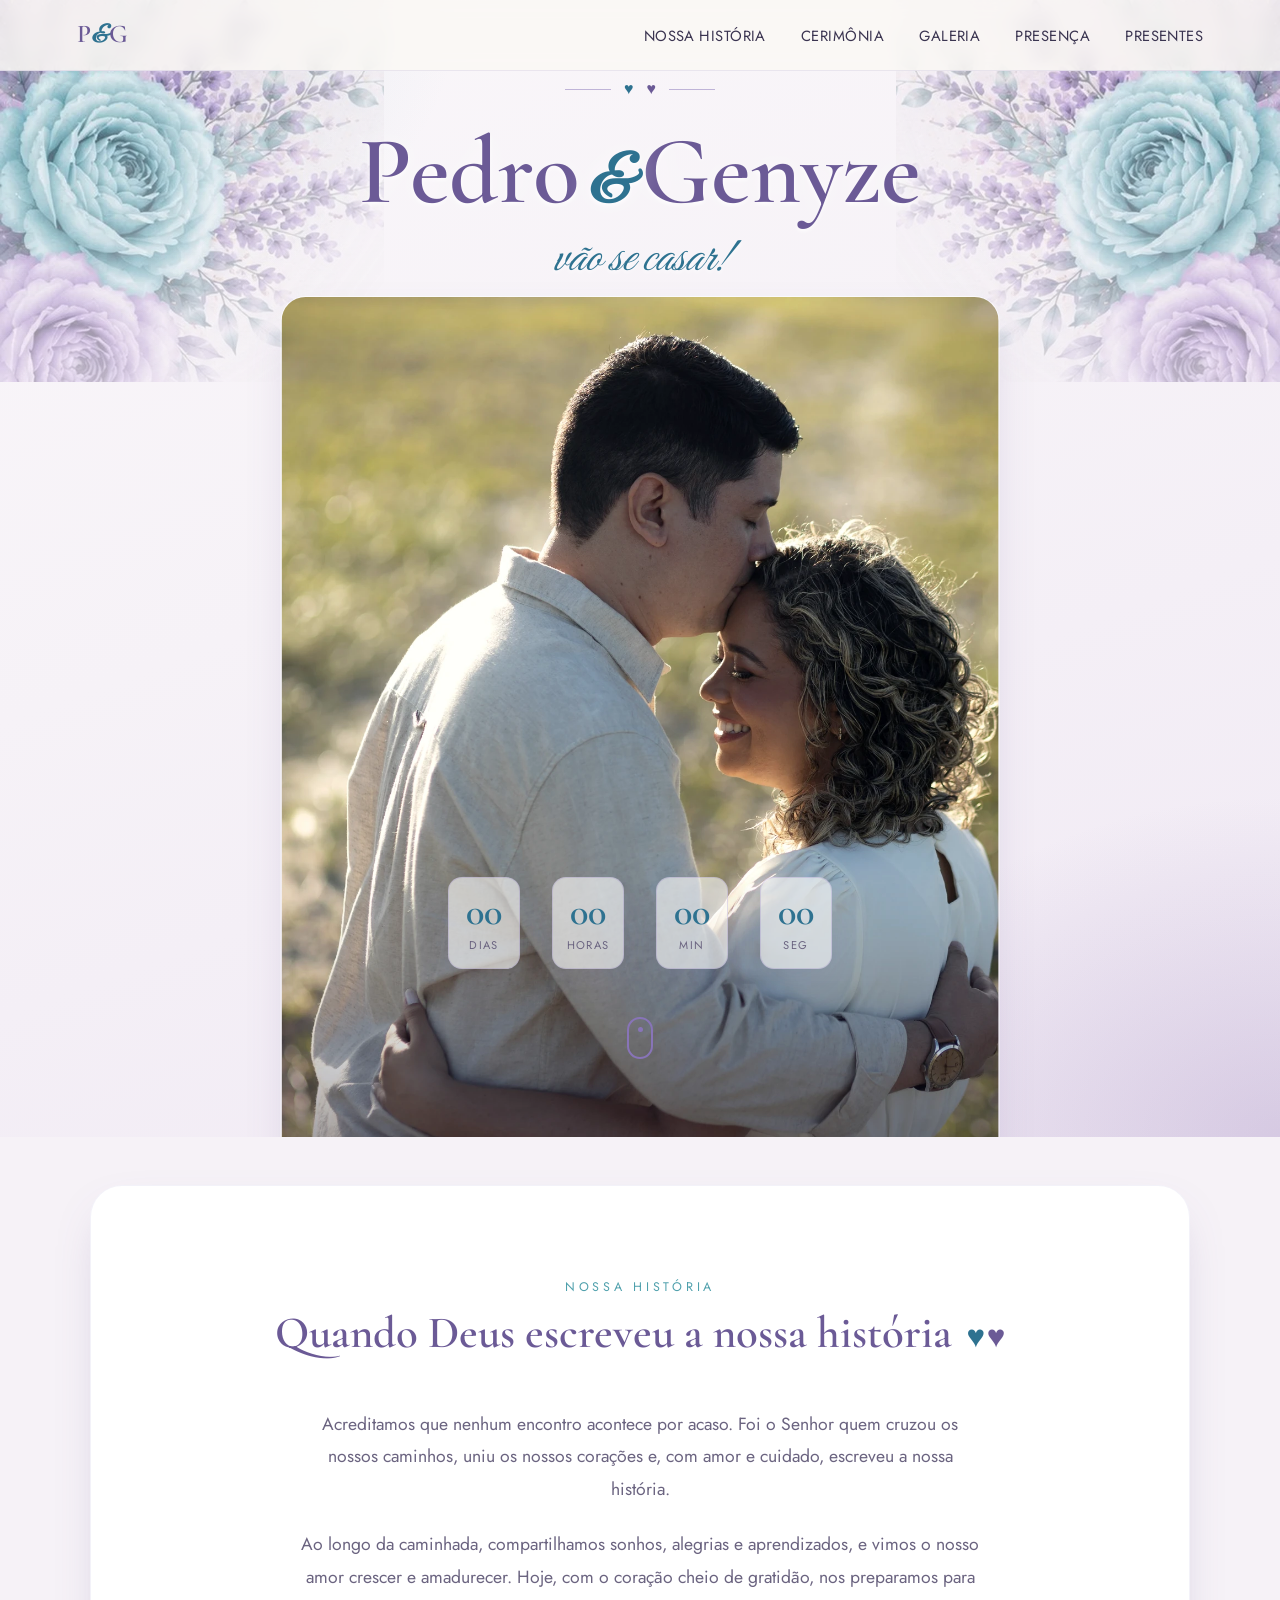
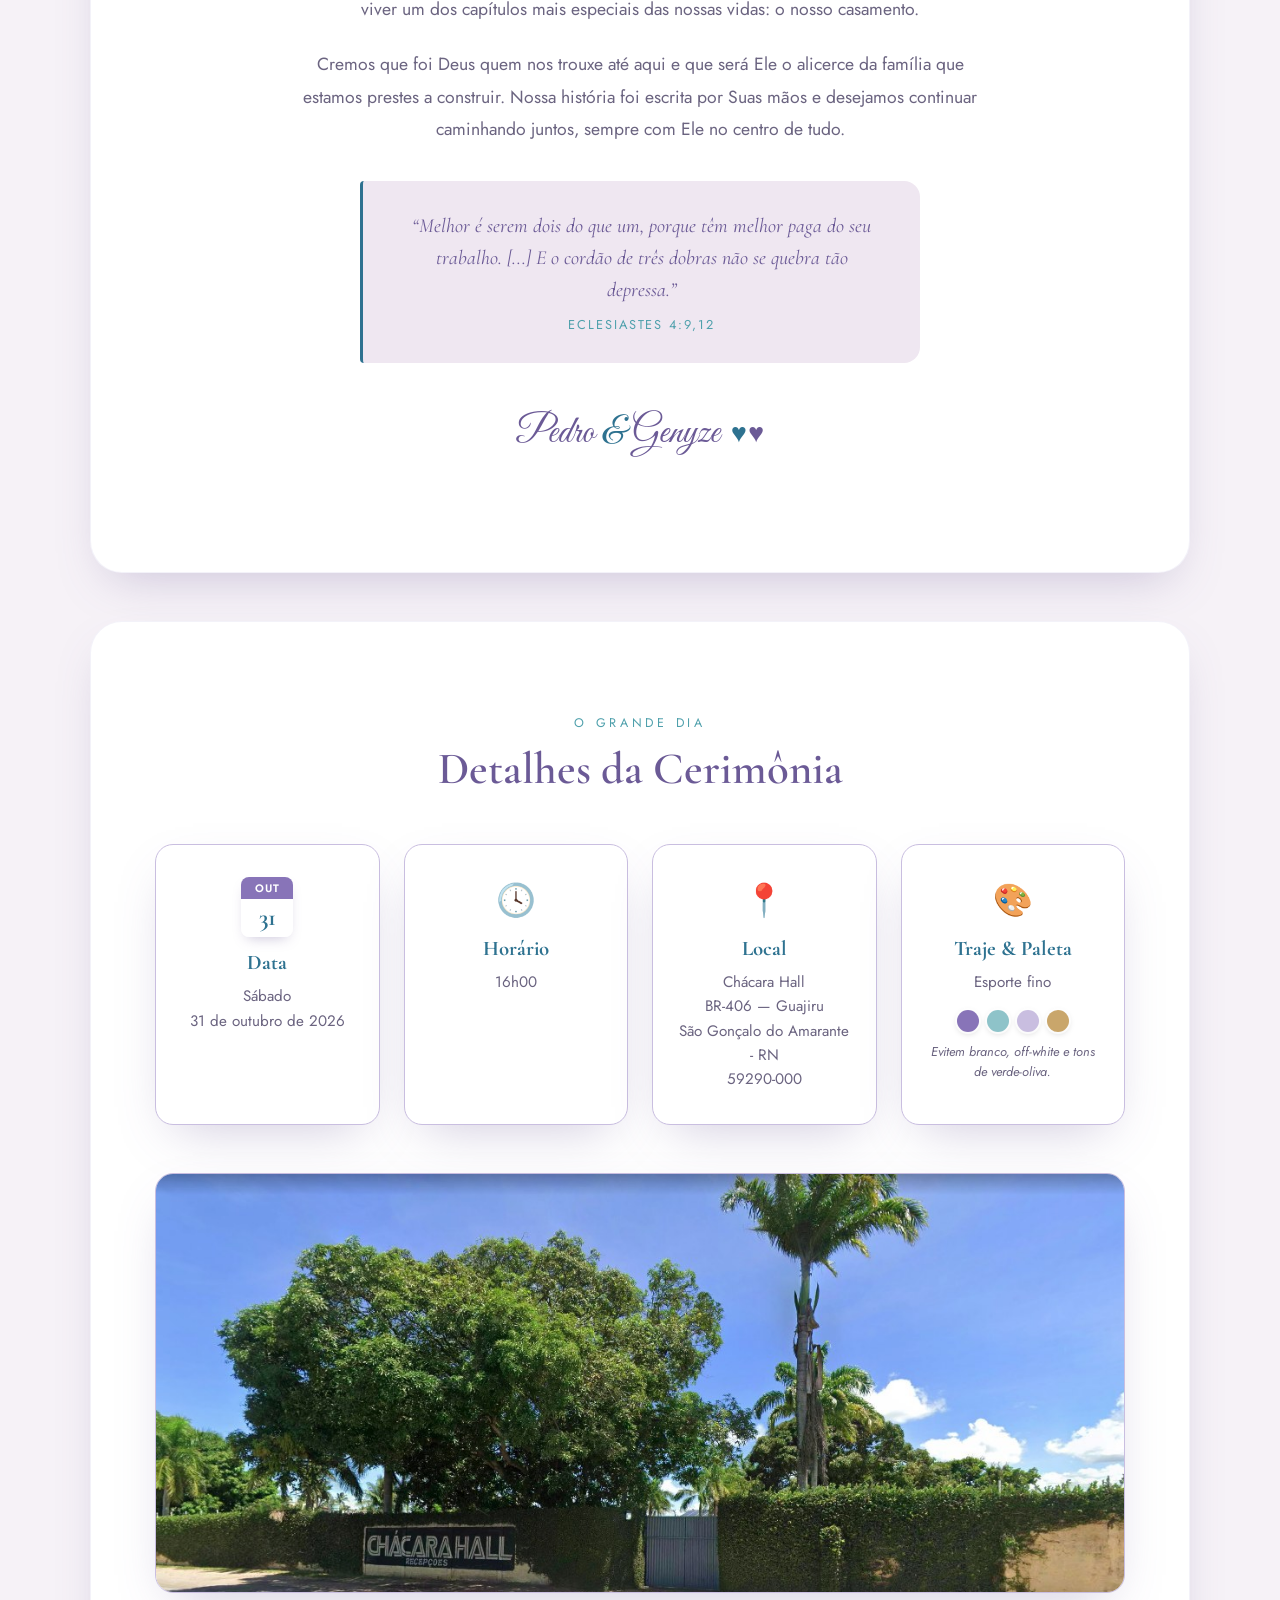
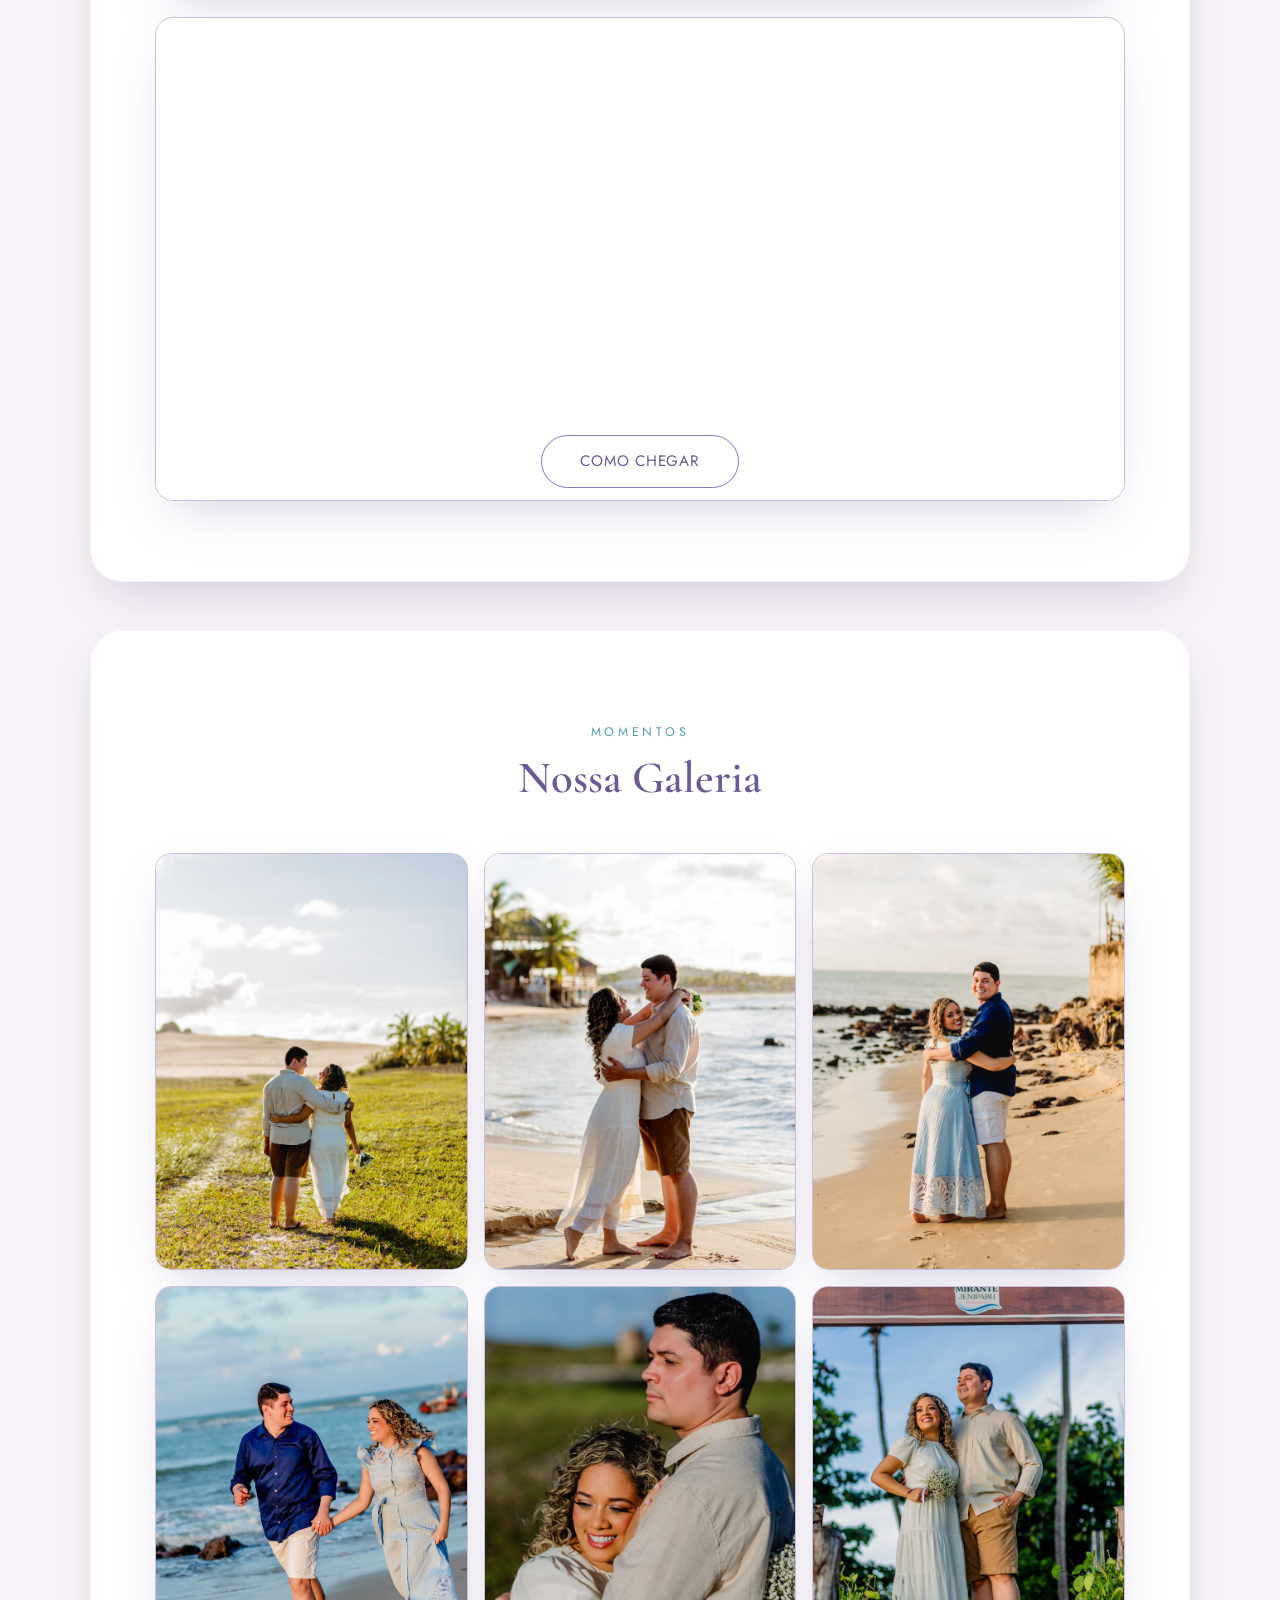
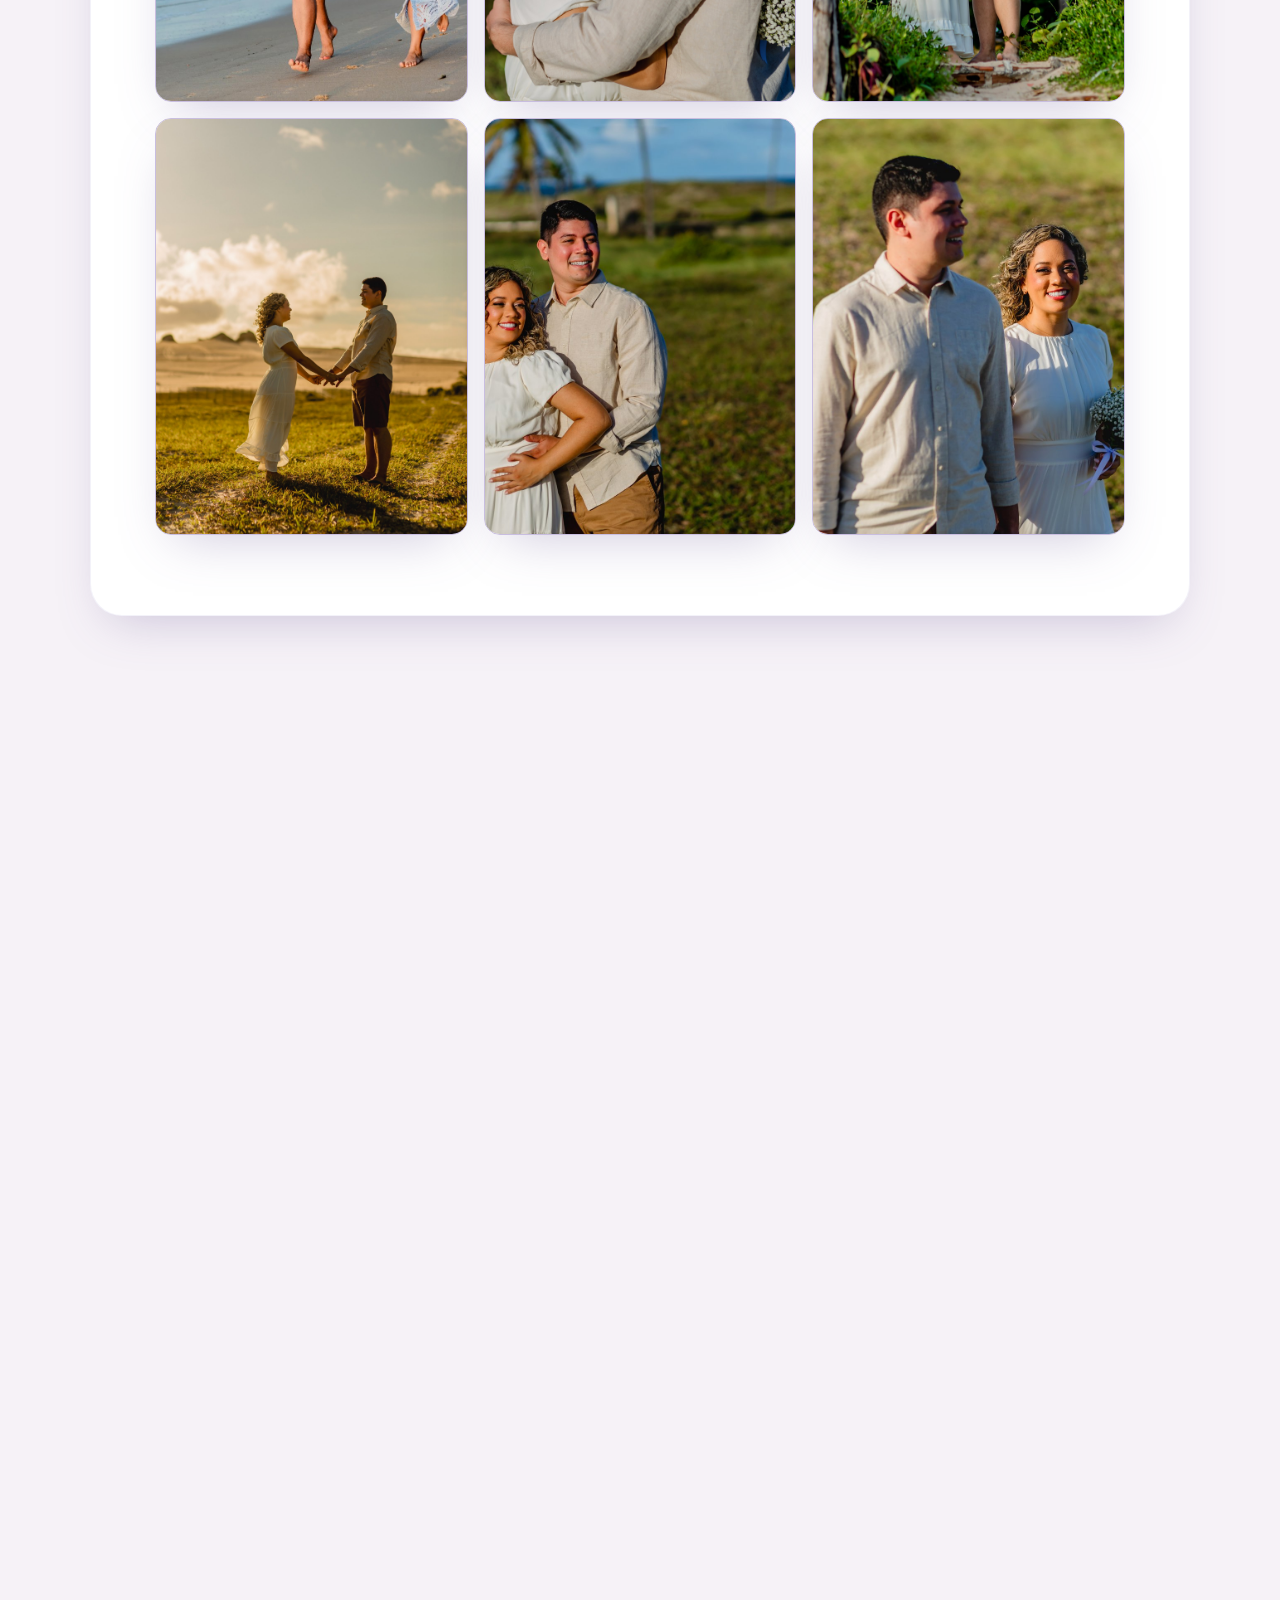
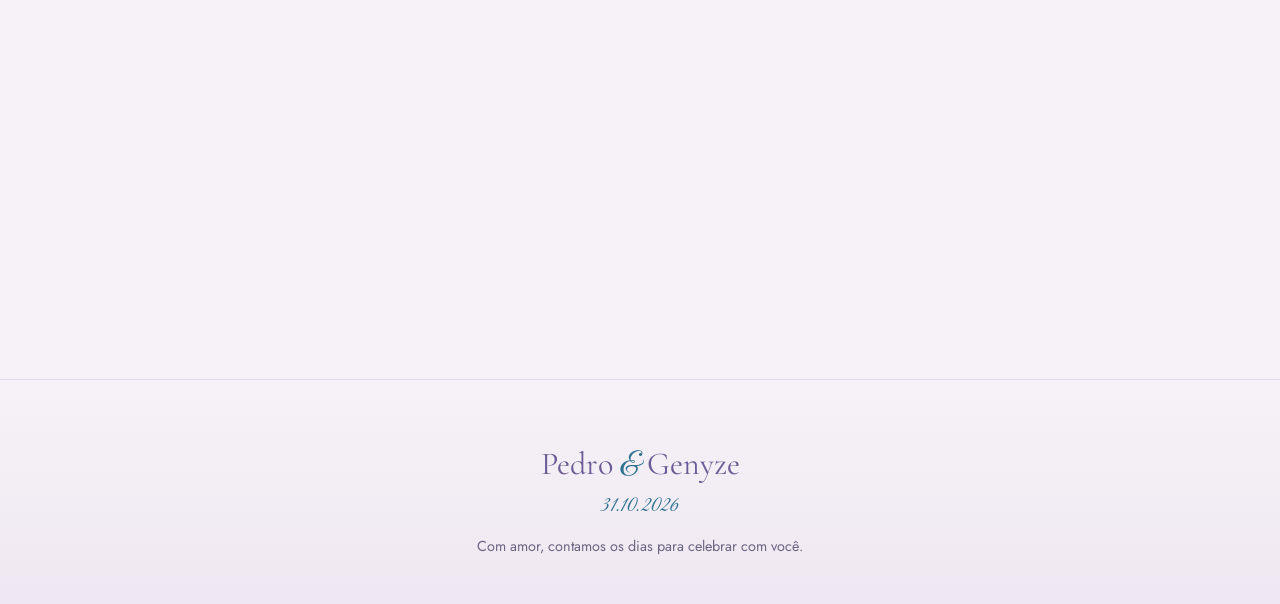
==== index.html @ 89dd89cf "Importa o site de casamento de Pedro e Genyze Copia o conteúdo completo do repositório pedro048/pedr" ====
<!doctype html>
<html lang="pt-BR">
<head>
<meta charset="UTF-8" />
<meta name="viewport" content="width=device-width, initial-scale=1.0" />
<title>Pedro & Genyze | 31.10.2026</title>
<meta name="description" content="Salve a data! Pedro e Genyze vão se casar em 31 de outubro de 2026, na Chácara Hall, São Gonçalo do Amarante - RN." />

<meta property="og:title" content="Pedro & Genyze | Nosso Casamento" />
<meta property="og:description" content="31 de outubro de 2026 · Chácara Hall · São Gonçalo do Amarante - RN" />
<meta property="og:image" content="assets/img/salve-a-data.jpg" />
<meta property="og:type" content="website" />

<link rel="icon" href="data:image/svg+xml,<svg xmlns=%22http://www.w3.org/2000/svg%22 viewBox=%220 0 200 100%22><text x=%220%22 y=%22.9em%22 font-size=%2280%22>💙💜</text></svg>" />

<link rel="preconnect" href="https://fonts.googleapis.com" />
<link rel="preconnect" href="https://fonts.gstatic.com" crossorigin />
<link href="https://fonts.googleapis.com/css2?family=Cormorant+Garamond:wght@400;500;600;700&family=Great+Vibes&family=Jost:wght@300;400;500;600&display=swap" rel="stylesheet" />

<link rel="stylesheet" href="assets/css/style.css" />
</head>
<body>

<div class="petals" aria-hidden="true"></div>

<nav class="site-nav" id="siteNav">
  <a href="#topo" class="nav-brand">P<span class="amp">&</span>G</a>
  <button class="nav-toggle" id="navToggle" aria-label="Abrir menu" aria-expanded="false">
    <span></span><span></span><span></span>
  </button>
  <ul class="nav-links" id="navLinks">
    <li><a href="#historia">Nossa História</a></li>
    <li><a href="#cerimonia">Cerimônia</a></li>
    <li><a href="#galeria">Galeria</a></li>
    <li><a href="#presenca">Presença</a></li>
    <li><a href="#presentes">Presentes</a></li>
  </ul>
</nav>

<header id="topo" class="hero">
  <img class="hero-deco hero-deco-tl" src="assets/img/deco/flowers-tl.webp" alt="" aria-hidden="true" />
  <img class="hero-deco hero-deco-tr" src="assets/img/deco/flowers-tl.webp" alt="" aria-hidden="true" />
  <img class="hero-photo" src="assets/img/deco/hero-photo.webp" alt="" aria-hidden="true" />

  <div class="hero-content">
    <div class="heart-divider" aria-hidden="true"><span></span><span class="heart-blue">♥</span><span class="heart-purple">♥</span><span></span></div>

    <h1 class="hero-names"><span>Pedro</span><span class="amp-big">&amp;</span><span>Genyze</span></h1>
    <p class="hero-sub">vão se casar!</p>

    <div class="countdown" id="countdown" aria-live="polite">
      <div class="countdown-item"><span class="num" id="cd-dias">00</span><span class="label">dias</span></div>
      <div class="countdown-item"><span class="num" id="cd-horas">00</span><span class="label">horas</span></div>
      <div class="countdown-item"><span class="num" id="cd-min">00</span><span class="label">min</span></div>
      <div class="countdown-item"><span class="num" id="cd-seg">00</span><span class="label">seg</span></div>
    </div>

    <a href="#historia" class="scroll-cue" aria-label="Rolar para baixo">
      <span></span>
    </a>
  </div>
</header>

<main>

  <section id="historia" class="section story">
    <p class="section-eyebrow">Nossa História</p>
    <h2 class="section-title">Quando Deus escreveu a nossa história <span class="heart-blue-mark" aria-hidden="true">♥</span><span class="heart-purple-mark" aria-hidden="true">♥</span></h2>
    <div class="story-content">
      <p>
        Acreditamos que nenhum encontro acontece por acaso. Foi o Senhor quem cruzou os nossos
        caminhos, uniu os nossos corações e, com amor e cuidado, escreveu a nossa história.
      </p>
      <p>
        Ao longo da caminhada, compartilhamos sonhos, alegrias e aprendizados, e vimos o nosso
        amor crescer e amadurecer. Hoje, com o coração cheio de gratidão, nos preparamos para
        viver um dos capítulos mais especiais das nossas vidas: o nosso casamento.
      </p>
      <p>
        Cremos que foi Deus quem nos trouxe até aqui e que será Ele o alicerce da família que
        estamos prestes a construir. Nossa história foi escrita por Suas mãos e desejamos
        continuar caminhando juntos, sempre com Ele no centro de tudo.
      </p>
      <blockquote class="story-verse">
        <p>“Melhor é serem dois do que um, porque têm melhor paga do seu trabalho. [...] E o
        cordão de três dobras não se quebra tão depressa.”</p>
        <cite>Eclesiastes 4:9,12</cite>
      </blockquote>
      <p class="story-signoff">Pedro <span class="signoff-amp">&amp;</span> Genyze <span class="heart-blue-mark" aria-hidden="true">♥</span><span class="heart-purple-mark" aria-hidden="true">♥</span></p>
    </div>
  </section>

  <section id="cerimonia" class="section ceremony">
    <p class="section-eyebrow">O grande dia</p>
    <h2 class="section-title">Detalhes da Cerimônia</h2>

    <div class="ceremony-grid">
      <div class="ceremony-card">
        <div class="calendar-icon" aria-hidden="true">
          <span class="calendar-month">Out</span>
          <span class="calendar-day">31</span>
        </div>
        <h3>Data</h3>
        <p>Sábado<br />31 de outubro de 2026</p>
      </div>
      <div class="ceremony-card">
        <div class="ceremony-icon" aria-hidden="true">🕓</div>
        <h3>Horário</h3>
        <p>16h00</p>
      </div>
      <div class="ceremony-card">
        <div class="ceremony-icon" aria-hidden="true">📍</div>
        <h3>Local</h3>
        <p>Chácara Hall<br />BR-406 — Guajiru<br />São Gonçalo do Amarante - RN<br />59290-000</p>
      </div>
      <div class="ceremony-card">
        <div class="ceremony-icon" aria-hidden="true">🎨</div>
        <h3>Traje &amp; Paleta</h3>
        <p>Esporte fino</p>
        <div class="palette-swatches" aria-label="Paleta de cores sugerida">
          <span style="background:#8874B8" title="Lilás"></span>
          <span style="background:#8EC3C9" title="Turquesa"></span>
          <span style="background:#C9BEE0" title="Lavanda"></span>
          <span style="background:#C9A66B" title="Dourado"></span>
        </div>
        <p class="palette-note">Evitem branco, off-white e tons de verde-oliva.</p>
      </div>
    </div>

    <div class="venue-photo">
      <img src="assets/img/chacara-hall.jpg" alt="Fachada da Chácara Hall" loading="lazy" />
    </div>

    <div class="map-wrap">
      <iframe
        title="Mapa da Chácara Hall"
        src="https://www.google.com/maps?q=Ch%C3%A1cara+Hall,+BR-406,+Guajiru,+S%C3%A3o+Gon%C3%A7alo+do+Amarante+-+RN,+59290-000&output=embed"
        width="100%" height="380" style="border:0;" allowfullscreen="" loading="lazy"
        referrerpolicy="no-referrer-when-downgrade">
      </iframe>
      <a class="btn btn-outline" target="_blank" rel="noopener"
         href="https://www.google.com/maps/search/?api=1&query=Ch%C3%A1cara+Hall+BR-406+Guajiru+S%C3%A3o+Gon%C3%A7alo+do+Amarante+RN">
        Como chegar
      </a>
    </div>
  </section>

  <section id="galeria" class="section gallery">
    <p class="section-eyebrow">Momentos</p>
    <h2 class="section-title">Nossa Galeria</h2>
    <div class="gallery-grid">
      <div class="gallery-item"><img src="assets/img/gallery/EWER9632.jpg" alt="Pedro e Genyze - pre-wedding" loading="lazy" /></div>
      <div class="gallery-item"><img src="assets/img/gallery/EWER9809.jpg" alt="Pedro e Genyze - pre-wedding" loading="lazy" /></div>
      <div class="gallery-item"><img src="assets/img/gallery/EWER9864.jpg" alt="Pedro e Genyze - pre-wedding" loading="lazy" /></div>
      <div class="gallery-item"><img src="assets/img/gallery/EWER9967.jpg" alt="Pedro e Genyze - pre-wedding" loading="lazy" /></div>
      <div class="gallery-item"><img src="assets/img/gallery/EWER9698.jpg" alt="Pedro e Genyze - pre-wedding" loading="lazy" /></div>
      <div class="gallery-item"><img src="assets/img/gallery/EWER9755.jpg" alt="Pedro e Genyze - pre-wedding" loading="lazy" /></div>
      <div class="gallery-item"><img src="assets/img/gallery/EWER9713.jpg" alt="Pedro e Genyze - pre-wedding" loading="lazy" /></div>
      <div class="gallery-item"><img src="assets/img/gallery/EWER9740.jpg" alt="Pedro e Genyze - pre-wedding" loading="lazy" /></div>
      <div class="gallery-item"><img src="assets/img/gallery/EWER9628.jpg" alt="Pedro e Genyze - pre-wedding" loading="lazy" /></div>
    </div>
  </section>

  <section id="presenca" class="section rsvp">
    <p class="section-eyebrow">Confirmação</p>
    <h2 class="section-title">Confirme sua presença</h2>
    <p class="rsvp-text">
      Sua presença é o maior presente que podemos receber. Por favor, confirme até
      <strong>30 de setembro de 2026</strong> para que possamos organizar tudo com carinho.
    </p>
    <a class="btn btn-primary"
       href="https://docs.google.com/forms/d/e/1FAIpQLSflG9prfBtHy8UAKalmPWoYHJ-UBOYDe054MBYlsuwzOIbxqg/viewform"
       target="_blank" rel="noopener">
      Confirmar presença
    </a>
  </section>

  <section id="presentes" class="section gifts">
    <p class="section-eyebrow">Carinho</p>
    <h2 class="section-title">Lista de Presentes</h2>
    <p class="gifts-text">
      Nós já dividimos a vida — e o maior presente é celebrar esse novo capítulo ao lado de
      quem amamos. Preparamos uma lista de casamento e também deixamos nossa chave Pix à
      disposição.
    </p>

    <div class="gift-options">
      <div class="gift-card">
        <div class="gift-card-icon" aria-hidden="true">🎁</div>
        <p class="gift-card-label">Lista de Casamento</p>
        <a class="btn btn-primary"
           href="https://noivos.casar.com/pedro-e-genyze#presentes"
           target="_blank" rel="noopener">
          Ver lista de presentes
        </a>
      </div>

      <div class="gift-card">
        <div class="gift-card-icon" aria-hidden="true">💜</div>
        <p class="gift-card-label">Chave Pix</p>
        <p class="pix-key" id="pixKey">genyzegabrielle@gmail.com</p>
        <p class="pix-name" id="pixName">Genyze Gabrielle da Silva Galvão</p>
        <button class="btn btn-outline" id="copyPix" type="button">Copiar chave</button>
      </div>
    </div>
  </section>

</main>

<div class="lightbox" id="lightbox" aria-hidden="true">
  <button class="lightbox-close" id="lightboxClose" aria-label="Fechar">&times;</button>
  <button class="lightbox-nav lightbox-prev" id="lightboxPrev" aria-label="Foto anterior">&#8249;</button>
  <img class="lightbox-img" id="lightboxImg" src="" alt="" />
  <button class="lightbox-nav lightbox-next" id="lightboxNext" aria-label="Próxima foto">&#8250;</button>
</div>

<footer class="site-footer">
  <p class="footer-names">Pedro <span class="amp">&amp;</span> Genyze</p>
  <p class="footer-date">31.10.2026</p>
  <p class="footer-note">Com amor, contamos os dias para celebrar com você.</p>
</footer>

<script src="assets/js/main.js"></script>
</body>
</html>
---- assets/css/style.css ----
:root {
  /* Paleta extraída do convite "Salve a Data" */
  --purple-deep: #6B5A96;
  --purple: #8874B8;
  --purple-light: #C9BEE0;
  --petal-purple: #8B6FB0;
  --teal-deep: #2E7290;
  --teal: #4FA0AC;
  --teal-light: #8EC3C9;
  --gold: #C9A66B;
  --cream: #F6F2F7;
  --cream-2: #EFE7F1;
  --text: #3A3450;
  --text-soft: #6B6480;
  --white: #ffffff;

  --font-display: "Cormorant Garamond", serif;
  --font-script: "Great Vibes", cursive;
  --font-body: "Jost", sans-serif;

  --shadow-soft: 0 20px 50px -20px rgba(107, 90, 150, 0.35);
}

* { box-sizing: border-box; }

html { scroll-behavior: smooth; }

body {
  margin: 0;
  font-family: var(--font-body);
  color: var(--text);
  background: var(--cream);
  overflow-x: hidden;
}

img { max-width: 100%; display: block; }

.amp, .amp-big { font-family: var(--font-script); color: var(--gold); }

.heart-blue-mark, .heart-purple-mark {
  font-family: var(--font-body);
  font-size: 0.7em;
  margin-left: 0.15em;
  display: inline-block;
}
.heart-blue-mark { color: var(--teal-deep); }
.heart-purple-mark { color: var(--purple-deep); margin-left: 0.05em; }
.nav-brand .amp { color: var(--teal-deep); }

/* ---------- Nav ---------- */
.site-nav {
  position: fixed;
  top: 0; left: 0; right: 0;
  display: flex;
  align-items: center;
  justify-content: space-between;
  padding: 18px 6vw;
  z-index: 100;
  background: rgba(251, 248, 245, 0.85);
  backdrop-filter: blur(8px);
  border-bottom: 1px solid rgba(142, 124, 195, 0.15);
}

.nav-brand {
  font-family: var(--font-display);
  font-size: 1.6rem;
  font-weight: 600;
  color: var(--purple-deep);
  text-decoration: none;
  letter-spacing: 0.05em;
}

.nav-links {
  list-style: none;
  display: flex;
  gap: 2.2rem;
  margin: 0;
  padding: 0;
}

.nav-links a {
  text-decoration: none;
  color: var(--text);
  font-size: 0.92rem;
  letter-spacing: 0.03em;
  text-transform: uppercase;
  transition: color 0.25s;
}

.nav-links a:hover { color: var(--purple-deep); }

.nav-toggle {
  display: none;
  flex-direction: column;
  gap: 5px;
  background: none;
  border: none;
  cursor: pointer;
  padding: 6px;
}
.nav-toggle span {
  width: 24px; height: 2px;
  background: var(--teal-deep);
  border-radius: 2px;
}

/* ---------- Hero ---------- */
.hero {
  min-height: 100vh;
  display: flex;
  align-items: flex-start;
  justify-content: center;
  text-align: center;
  padding: 9vh 6vw 8vh;
  position: relative;
  overflow: hidden;
  background:
    radial-gradient(ellipse 60% 50% at 0% 0%, rgba(142, 195, 201, 0.30), transparent 60%),
    radial-gradient(ellipse 60% 50% at 100% 100%, rgba(139, 111, 176, 0.26), transparent 60%),
    linear-gradient(160deg, #FAF7FA 0%, var(--cream) 45%, #F0E9F4 100%);
}

.hero-deco {
  position: absolute;
  width: clamp(220px, 30vw, 420px);
  height: auto;
  pointer-events: none;
  z-index: 0;
  opacity: 0.92;
}
.hero-deco-tl { top: 0; left: 0; }
.hero-deco-tr { top: 0; right: 0; transform: scaleX(-1); }

.hero-photo {
  position: absolute;
  top: clamp(230px, 33vh, 340px);
  left: 50%;
  transform: translateX(-50%);
  width: clamp(440px, 56vw, 760px);
  height: auto;
  z-index: 0;
  pointer-events: none;
  border-radius: 24px;
  box-shadow: 0 0 0 1px rgba(255,255,255,0.7), var(--shadow-soft);
}

.hero-content { max-width: 720px; position: relative; z-index: 1; }

.heart-divider {
  display: flex;
  align-items: center;
  justify-content: center;
  gap: 0.8rem;
  color: var(--purple-deep);
  font-size: 0.9rem;
  margin: 0 auto 1.4rem;
}
.heart-divider .heart-purple,
.heart-divider .heart-blue {
  width: auto;
  height: auto;
  background: none;
  opacity: 1;
  font-size: 1rem;
  line-height: 1;
}
.heart-divider .heart-purple { color: var(--purple-deep); }
.heart-divider .heart-blue { color: var(--teal-deep); }

.heart-divider span {
  width: 46px;
  height: 1px;
  background: var(--purple);
  opacity: 0.5;
}

.hero-names {
  font-family: var(--font-display);
  font-weight: 600;
  font-size: clamp(3rem, 9vw, 6rem);
  color: var(--purple-deep);
  margin: 0;
  line-height: 1.1;
  text-shadow: 0 2px 4px rgba(255,255,255,0.9), 0 0 30px rgba(255,255,255,0.7);
}

.hero-names .amp-big {
  font-size: 0.7em;
  margin: 0 0.15em;
  display: inline-block;
  color: var(--teal-deep);
  transform: translateY(-0.03em);
}

.hero-sub {
  font-family: var(--font-script);
  font-size: clamp(2rem, 5vw, 3rem);
  color: var(--teal-deep);
  font-style: italic;
  margin: 0.2rem 0 2rem;
  text-shadow: 0 2px 4px rgba(255,255,255,0.9), 0 0 30px rgba(255,255,255,0.7);
}

.countdown {
  display: flex;
  justify-content: center;
  gap: clamp(0.8rem, 3vw, 2rem);
  margin-top: clamp(6rem, 46vw, 41rem);
  margin-bottom: 3rem;
}

.countdown-item {
  background: rgba(255,255,255,0.6);
  border: 1px solid rgba(142, 124, 195, 0.25);
  border-radius: 14px;
  min-width: 72px;
  padding: 0.9rem 0.6rem;
  box-shadow: var(--shadow-soft);
}

.countdown-item .num {
  display: block;
  font-family: var(--font-display);
  font-size: clamp(1.6rem, 4vw, 2.4rem);
  font-weight: 600;
  color: var(--teal-deep);
  line-height: 1;
}

.countdown-item .label {
  display: block;
  margin-top: 0.4rem;
  font-size: 0.7rem;
  letter-spacing: 0.12em;
  text-transform: uppercase;
  color: var(--text-soft);
}

.scroll-cue {
  display: inline-block;
  width: 26px; height: 42px;
  border: 2px solid var(--purple);
  border-radius: 20px;
  position: relative;
}
.scroll-cue span {
  position: absolute;
  top: 8px; left: 50%;
  width: 5px; height: 5px;
  margin-left: -2.5px;
  background: var(--purple);
  border-radius: 50%;
  animation: scrollDown 1.6s infinite;
}
@keyframes scrollDown {
  0% { opacity: 1; transform: translateY(0); }
  70% { opacity: 0; transform: translateY(14px); }
  100% { opacity: 0; }
}

/* ---------- Sections ---------- */
main {
  display: block;
  padding: 3rem 6vw;
}

.section {
  padding: 5rem 5vw;
  max-width: 1100px;
  margin: 0 auto 3rem;
  text-align: center;
  background: var(--white);
  border-radius: 32px;
  box-shadow: var(--shadow-soft);
  border: 1px solid rgba(142, 124, 195, 0.10);
}

.section:last-child { margin-bottom: 0; }

.section-eyebrow {
  text-transform: uppercase;
  letter-spacing: 0.3em;
  font-size: 0.78rem;
  color: var(--teal);
  margin-bottom: 0.6rem;
}

.section-title {
  font-family: var(--font-display);
  font-weight: 600;
  font-size: clamp(2rem, 4vw, 2.8rem);
  color: var(--purple-deep);
  margin: 0 0 3rem;
}

/* Story */
.story-content {
  max-width: 680px;
  margin: 0 auto;
}
.story-content p {
  font-size: 1.1rem;
  line-height: 1.85;
  color: var(--text-soft);
  margin-bottom: 1.4rem;
}

.story-verse {
  margin: 2.2rem auto;
  padding: 1.8rem 2.2rem;
  max-width: 560px;
  background: var(--cream-2);
  border-left: 3px solid var(--teal-deep);
  border-radius: 4px 16px 16px 4px;
}
.story-verse p {
  font-family: var(--font-display);
  font-style: italic;
  font-size: 1.25rem;
  line-height: 1.6;
  color: var(--purple-deep);
  margin: 0 0 0.6rem;
}
.story-verse cite {
  display: block;
  font-style: normal;
  font-size: 0.8rem;
  text-transform: uppercase;
  letter-spacing: 0.15em;
  color: var(--teal);
}
.story-content .story-signoff {
  font-family: var(--font-script);
  font-size: 2.4rem;
  color: var(--purple-deep);
  margin-top: 2rem !important;
}
.story-signoff .signoff-amp { color: var(--teal-deep); }

/* Ceremony */
.ceremony-grid {
  display: grid;
  grid-template-columns: repeat(4, 1fr);
  gap: 1.5rem;
  margin-bottom: 3rem;
}

.ceremony-card {
  background: var(--white);
  border-radius: 18px;
  padding: 2rem 1.4rem;
  box-shadow: var(--shadow-soft);
  border: 1.5px solid var(--purple-light);
}

.ceremony-icon { font-size: 2rem; margin-bottom: 0.8rem; }

.calendar-icon {
  display: flex;
  flex-direction: column;
  width: 52px;
  margin: 0 auto 0.8rem;
  border-radius: 8px;
  overflow: hidden;
  box-shadow: 0 6px 14px -6px rgba(107, 90, 150, 0.4);
}
.calendar-month {
  background: var(--purple);
  color: var(--white);
  font-family: var(--font-body);
  font-size: 0.68rem;
  font-weight: 600;
  letter-spacing: 0.08em;
  text-transform: uppercase;
  text-align: center;
  padding: 3px 0;
}
.calendar-day {
  background: var(--white);
  color: var(--teal-deep);
  font-family: var(--font-display);
  font-weight: 700;
  font-size: 1.5rem;
  text-align: center;
  line-height: 1.6;
}

.ceremony-card h3 {
  font-family: var(--font-display);
  color: var(--teal-deep);
  margin: 0 0 0.6rem;
  font-size: 1.3rem;
}

.ceremony-card p {
  color: var(--text-soft);
  font-size: 0.95rem;
  line-height: 1.6;
  margin: 0;
}

.palette-swatches {
  display: flex;
  justify-content: center;
  gap: 0.5rem;
  margin: 1rem 0 0.6rem;
}
.palette-swatches span {
  width: 22px; height: 22px;
  border-radius: 50%;
  display: inline-block;
  box-shadow: 0 0 0 2px rgba(255,255,255,0.8), 0 2px 6px rgba(0,0,0,0.15);
}
.palette-note { font-size: 0.8rem !important; font-style: italic; }

.venue-photo {
  border-radius: 18px;
  overflow: hidden;
  box-shadow: var(--shadow-soft);
  border: 1.5px solid var(--purple-light);
  margin-bottom: 1.5rem;
  max-height: 420px;
}
.venue-photo img {
  width: 100%;
  height: 100%;
  object-fit: cover;
}

.map-wrap {
  border-radius: 18px;
  overflow: hidden;
  box-shadow: var(--shadow-soft);
  border: 1.5px solid var(--purple-light);
  padding: 12px;
  background: var(--white);
}
.map-wrap iframe { border-radius: 12px; }
.map-wrap .btn { margin-top: 1.2rem; }

/* Buttons */
.btn {
  display: inline-block;
  padding: 0.9rem 2.4rem;
  border-radius: 50px;
  text-decoration: none;
  font-size: 0.95rem;
  letter-spacing: 0.05em;
  text-transform: uppercase;
  transition: transform 0.25s, box-shadow 0.25s;
  cursor: pointer;
  border: none;
}
.btn:hover { transform: translateY(-3px); }

.btn-primary {
  background: linear-gradient(135deg, var(--purple), var(--teal));
  color: var(--white);
  box-shadow: 0 15px 30px -10px rgba(142, 124, 195, 0.55);
}

.btn-outline {
  background: transparent;
  color: var(--purple-deep);
  border: 1.5px solid var(--purple);
}
.btn-outline:hover { background: var(--purple); color: var(--white); }

/* Gallery */
.gallery-grid {
  display: grid;
  grid-template-columns: repeat(3, 1fr);
  gap: 1rem;
}
.gallery-item {
  border-radius: 16px;
  overflow: hidden;
  aspect-ratio: 3/4;
  box-shadow: var(--shadow-soft);
  border: 1.5px solid var(--purple-light);
}
.gallery-item img {
  width: 100%; height: 100%;
  object-fit: cover;
  cursor: pointer;
  transition: transform 0.5s ease;
}
.gallery-item:hover img { transform: scale(1.08); }

/* Lightbox */
.lightbox {
  position: fixed;
  inset: 0;
  z-index: 1000;
  display: none;
  align-items: center;
  justify-content: center;
  background: rgba(30, 24, 44, 0.88);
  padding: 4vh 4vw;
}
.lightbox.open { display: flex; }

.lightbox-img {
  max-width: min(88vw, 900px);
  max-height: 88vh;
  border-radius: 16px;
  box-shadow: 0 30px 70px -20px rgba(0, 0, 0, 0.6);
  border: 1.5px solid rgba(255, 255, 255, 0.25);
}

.lightbox-close {
  position: absolute;
  top: 20px;
  right: 24px;
  width: 44px;
  height: 44px;
  border-radius: 50%;
  border: none;
  background: rgba(255, 255, 255, 0.12);
  color: var(--white);
  font-size: 1.8rem;
  line-height: 1;
  cursor: pointer;
  transition: background 0.2s ease;
}
.lightbox-close:hover { background: rgba(255, 255, 255, 0.25); }

.lightbox-nav {
  position: absolute;
  top: 50%;
  transform: translateY(-50%);
  width: 52px;
  height: 52px;
  border-radius: 50%;
  border: none;
  background: rgba(255, 255, 255, 0.12);
  color: var(--white);
  font-size: 2rem;
  line-height: 1;
  cursor: pointer;
  transition: background 0.2s ease;
}
.lightbox-nav:hover { background: rgba(255, 255, 255, 0.25); }
.lightbox-prev { left: 16px; }
.lightbox-next { right: 16px; }

@media (max-width: 700px) {
  .lightbox-nav { width: 42px; height: 42px; font-size: 1.6rem; }
  .lightbox-close { width: 38px; height: 38px; font-size: 1.5rem; top: 12px; right: 12px; }
}

/* RSVP */
.rsvp-text, .gifts-text {
  max-width: 620px;
  margin: 0 auto 2.4rem;
  color: var(--text-soft);
  font-size: 1.05rem;
  line-height: 1.8;
}

/* Gifts */
.gift-options {
  display: grid;
  grid-template-columns: repeat(2, minmax(260px, 340px));
  justify-content: center;
  gap: 1.8rem;
}

.gift-card {
  background: var(--white);
  border-radius: 20px;
  padding: 2.6rem 2.2rem;
  box-shadow: var(--shadow-soft);
  border: 1.5px solid var(--purple-light);
  display: flex;
  flex-direction: column;
  align-items: center;
  transition: transform 0.3s ease, box-shadow 0.3s ease;
}
.gift-card:hover {
  transform: translateY(-4px);
  box-shadow: 0 26px 55px -20px rgba(107, 90, 150, 0.4);
}

.gift-card-icon {
  font-size: 2.1rem;
  margin-bottom: 1rem;
}

.gift-card-label {
  font-family: var(--font-display);
  font-weight: 600;
  font-size: 1.35rem;
  color: var(--purple-deep);
  margin: 0 0 1.8rem;
}

.gift-card-sub {
  text-transform: uppercase;
  letter-spacing: 0.15em;
  font-size: 0.72rem;
  color: var(--teal);
  margin: 0 0 1.6rem;
}

.gift-card .btn { margin-top: auto; }

.pix-key {
  font-family: var(--font-display);
  font-size: 1.5rem;
  font-weight: 600;
  color: var(--purple-deep);
  margin: 0 0 0.3rem;
  word-break: break-all;
  text-align: center;
}
.pix-name {
  color: var(--text-soft);
  font-size: 0.9rem;
  margin: 0 0 1.6rem;
  text-align: center;
}

/* Footer */
.site-footer {
  text-align: center;
  padding: 4rem 6vw 3rem;
  background: linear-gradient(180deg, var(--cream), var(--cream-2));
  border-top: 1px solid rgba(142, 124, 195, 0.15);
}
.footer-names {
  font-family: var(--font-display);
  font-size: 2rem;
  color: var(--purple-deep);
  margin: 0;
}
.footer-names .amp { color: var(--teal-deep); }
.footer-date {
  font-family: var(--font-script);
  font-size: 1.4rem;
  color: var(--teal-deep);
  margin: 0.3rem 0 1rem;
}
.footer-note {
  color: var(--text-soft);
  font-size: 0.9rem;
  margin: 0;
}

/* Petals decoration */
.petals { position: fixed; inset: 0; pointer-events: none; z-index: 0; }

/* Reveal on scroll */
.reveal {
  opacity: 0;
  transform: translateY(24px);
  transition: opacity 0.8s ease, transform 0.8s ease;
}
.reveal.in-view {
  opacity: 1;
  transform: translateY(0);
}

/* ---------- Responsive ---------- */
@media (max-width: 860px) {
  .ceremony-grid { grid-template-columns: repeat(2, 1fr); }
  .gallery-grid { grid-template-columns: repeat(2, 1fr); }
}

@media (max-width: 700px) {
  .nav-links {
    position: fixed;
    top: 64px; left: 0; right: 0;
    flex-direction: column;
    background: var(--cream);
    padding: 1.5rem 6vw;
    gap: 1.2rem;
    transform: translateY(-150%);
    opacity: 0;
    transition: transform 0.3s ease, opacity 0.3s ease;
    border-bottom: 1px solid rgba(142, 124, 195, 0.15);
  }
  .nav-links.open { transform: translateY(0); opacity: 1; }
  .nav-toggle { display: flex; }
  .hero-deco { width: clamp(150px, 45vw, 240px); opacity: 0.8; }
  .hero-photo { width: 92vw; top: 210px; }
  .countdown { margin-top: 23rem; }
  .heart-divider span { width: 26px; }
  .countdown { gap: 0.6rem; }
  .countdown-item { min-width: 58px; padding: 0.6rem 0.4rem; }
  .ceremony-grid { grid-template-columns: 1fr; }
  .gallery-grid { grid-template-columns: repeat(2, 1fr); }
  .gift-options { grid-template-columns: 1fr; }
  .gift-card { padding: 1.8rem 1.6rem; width: 100%; }
  main { padding: 1.5rem 4vw; }
  .section { padding: 3.2rem 6vw; border-radius: 22px; margin-bottom: 1.8rem; }
}
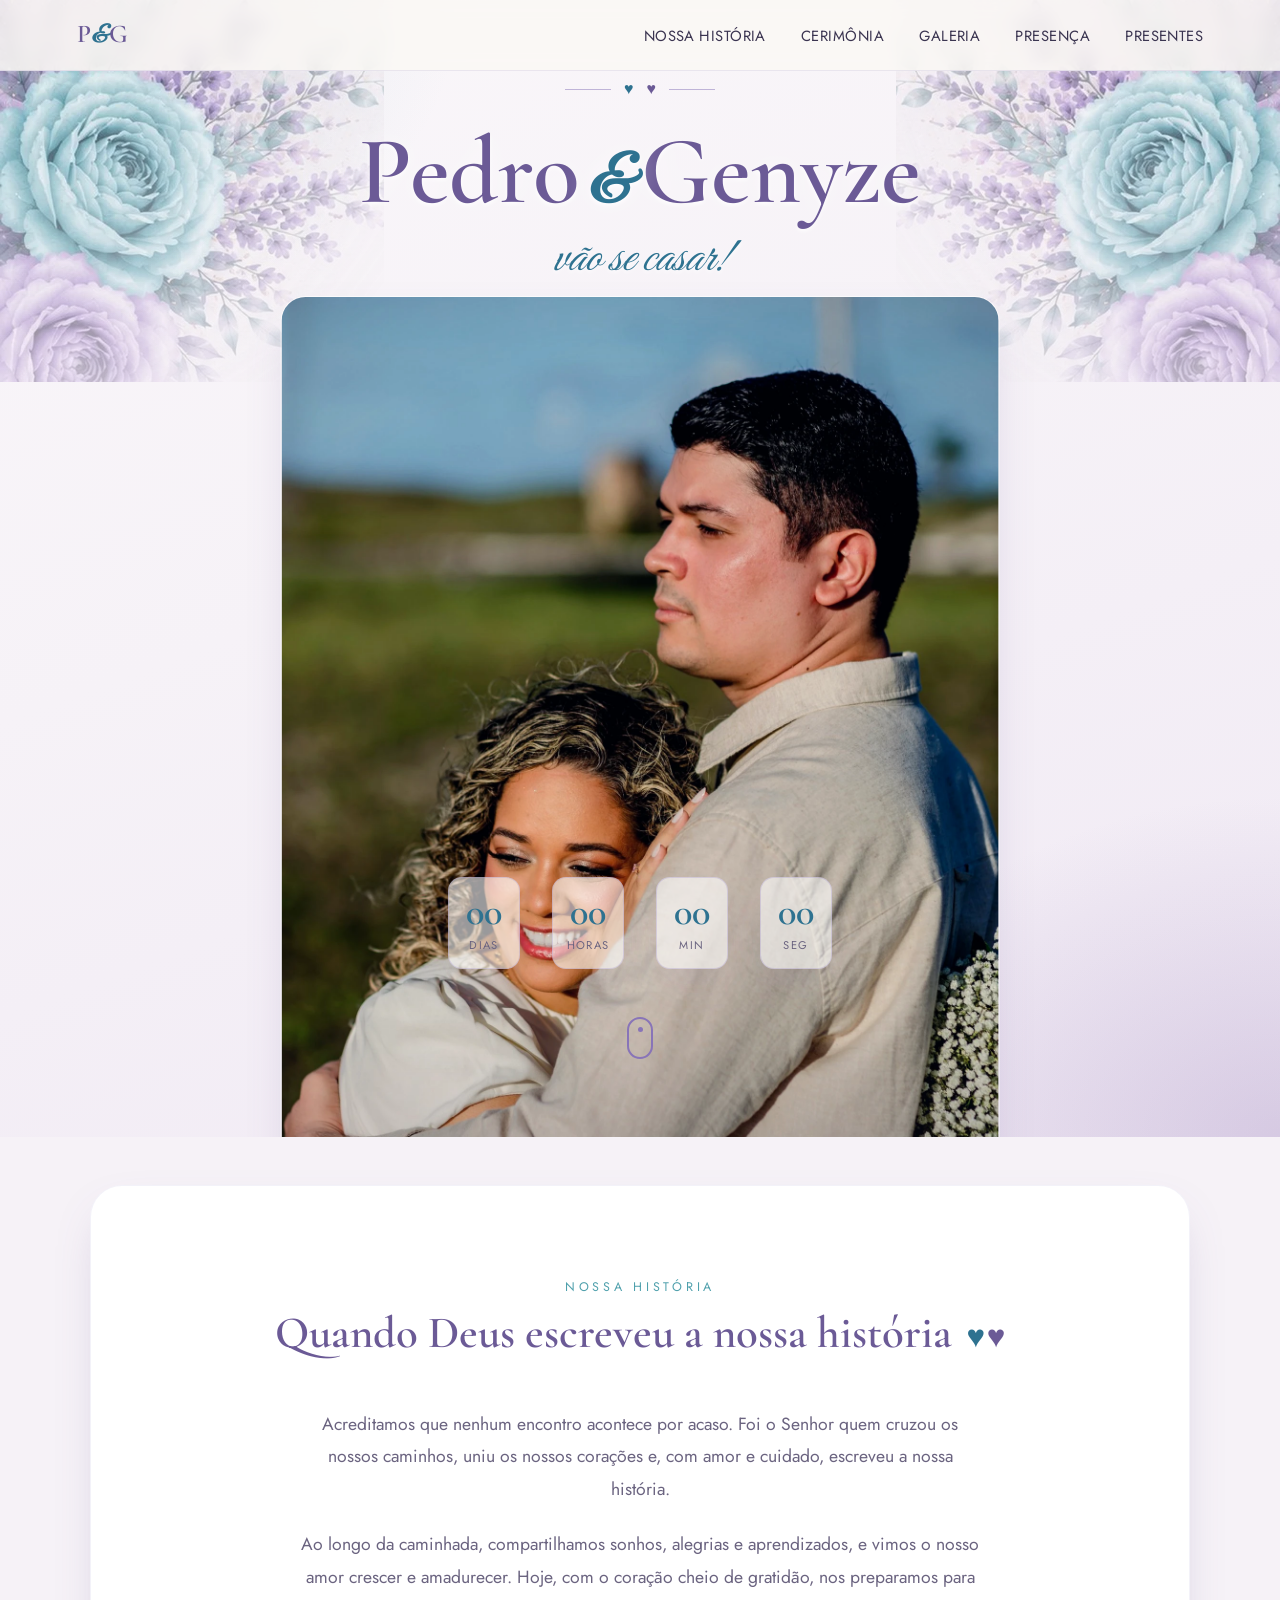
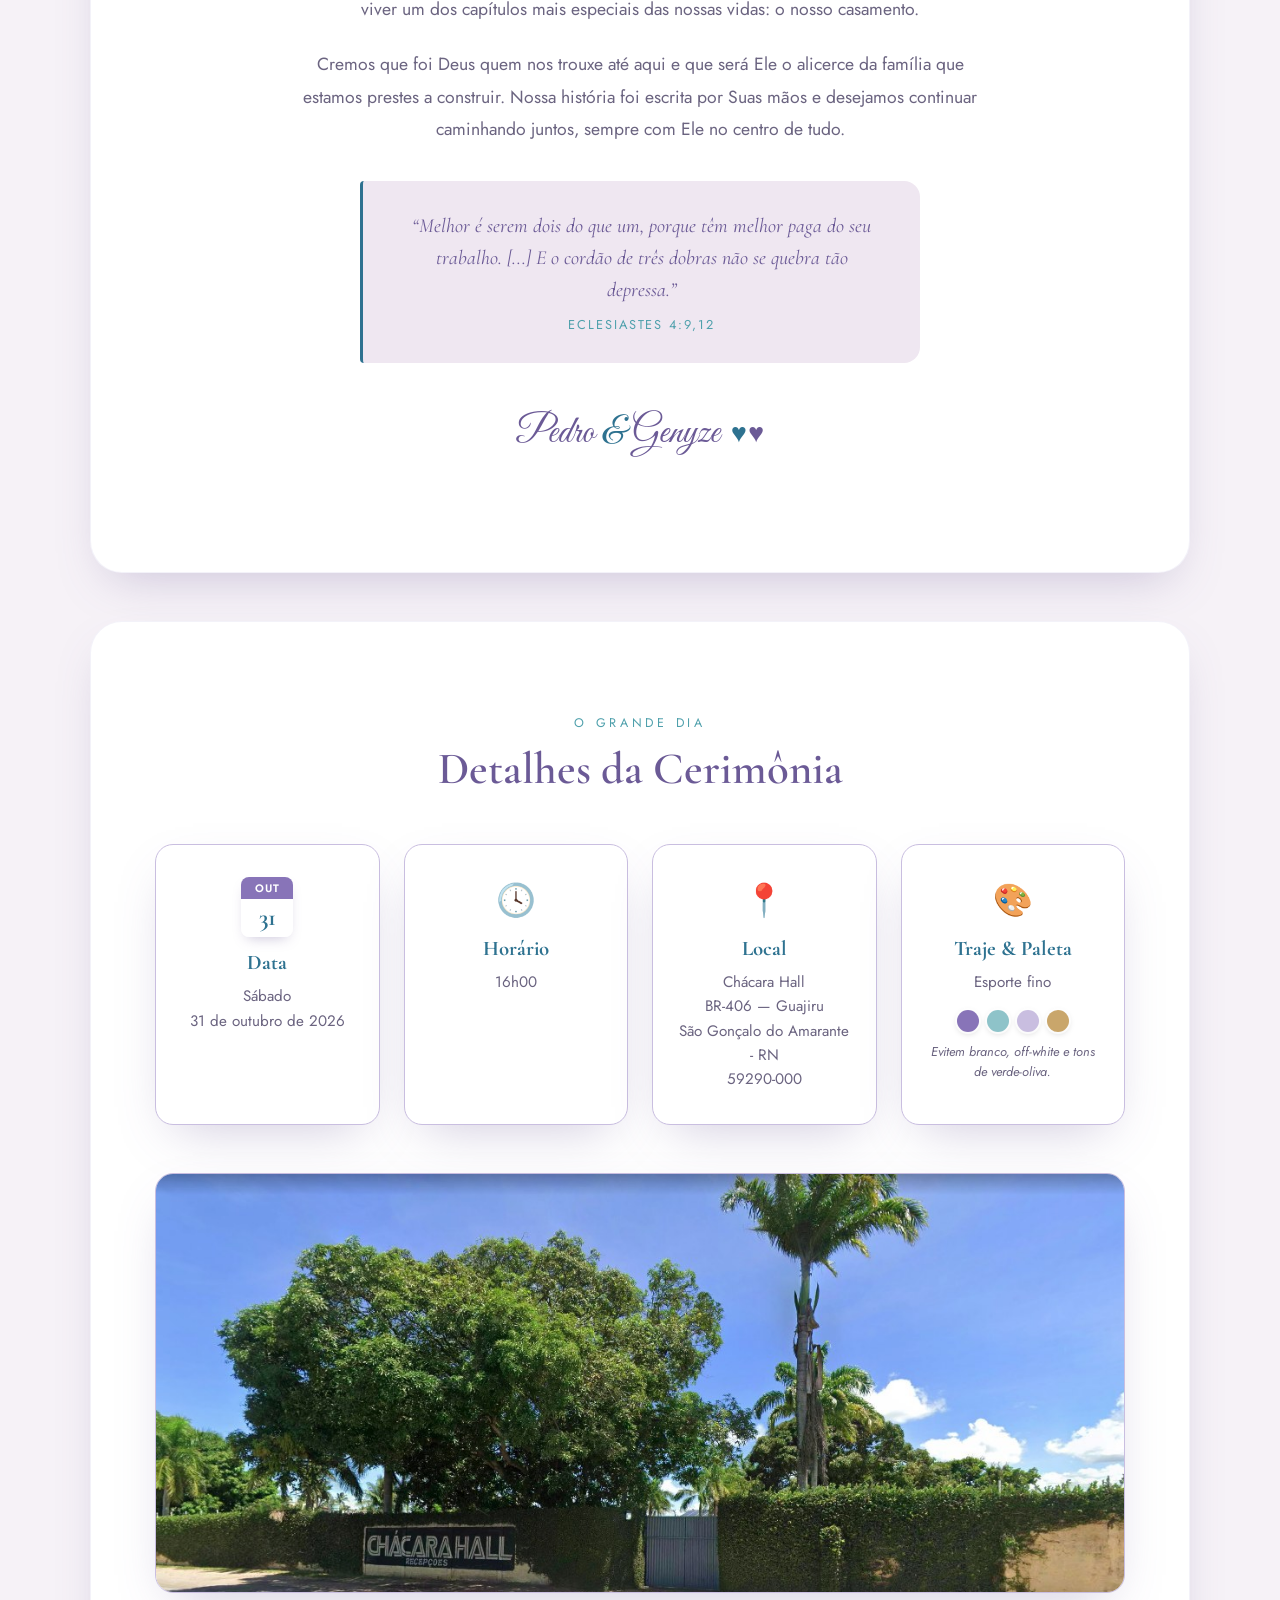
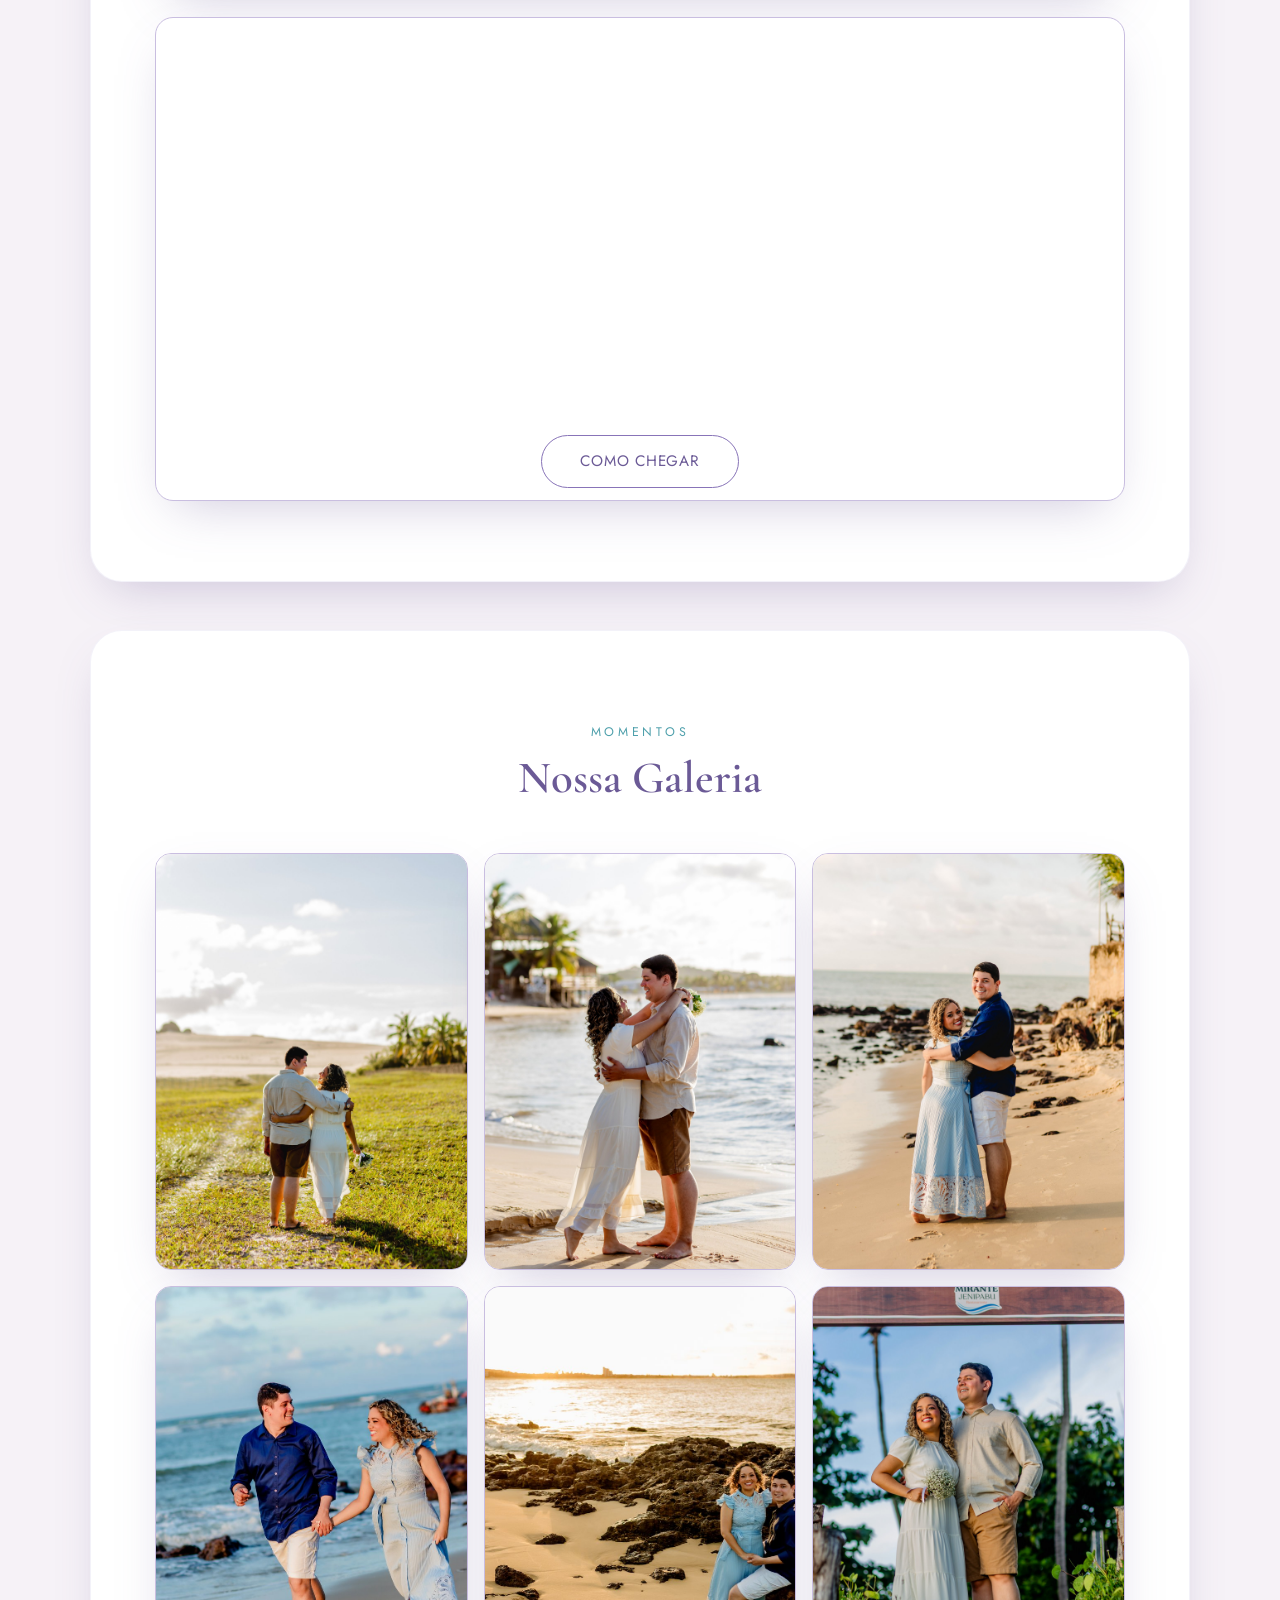
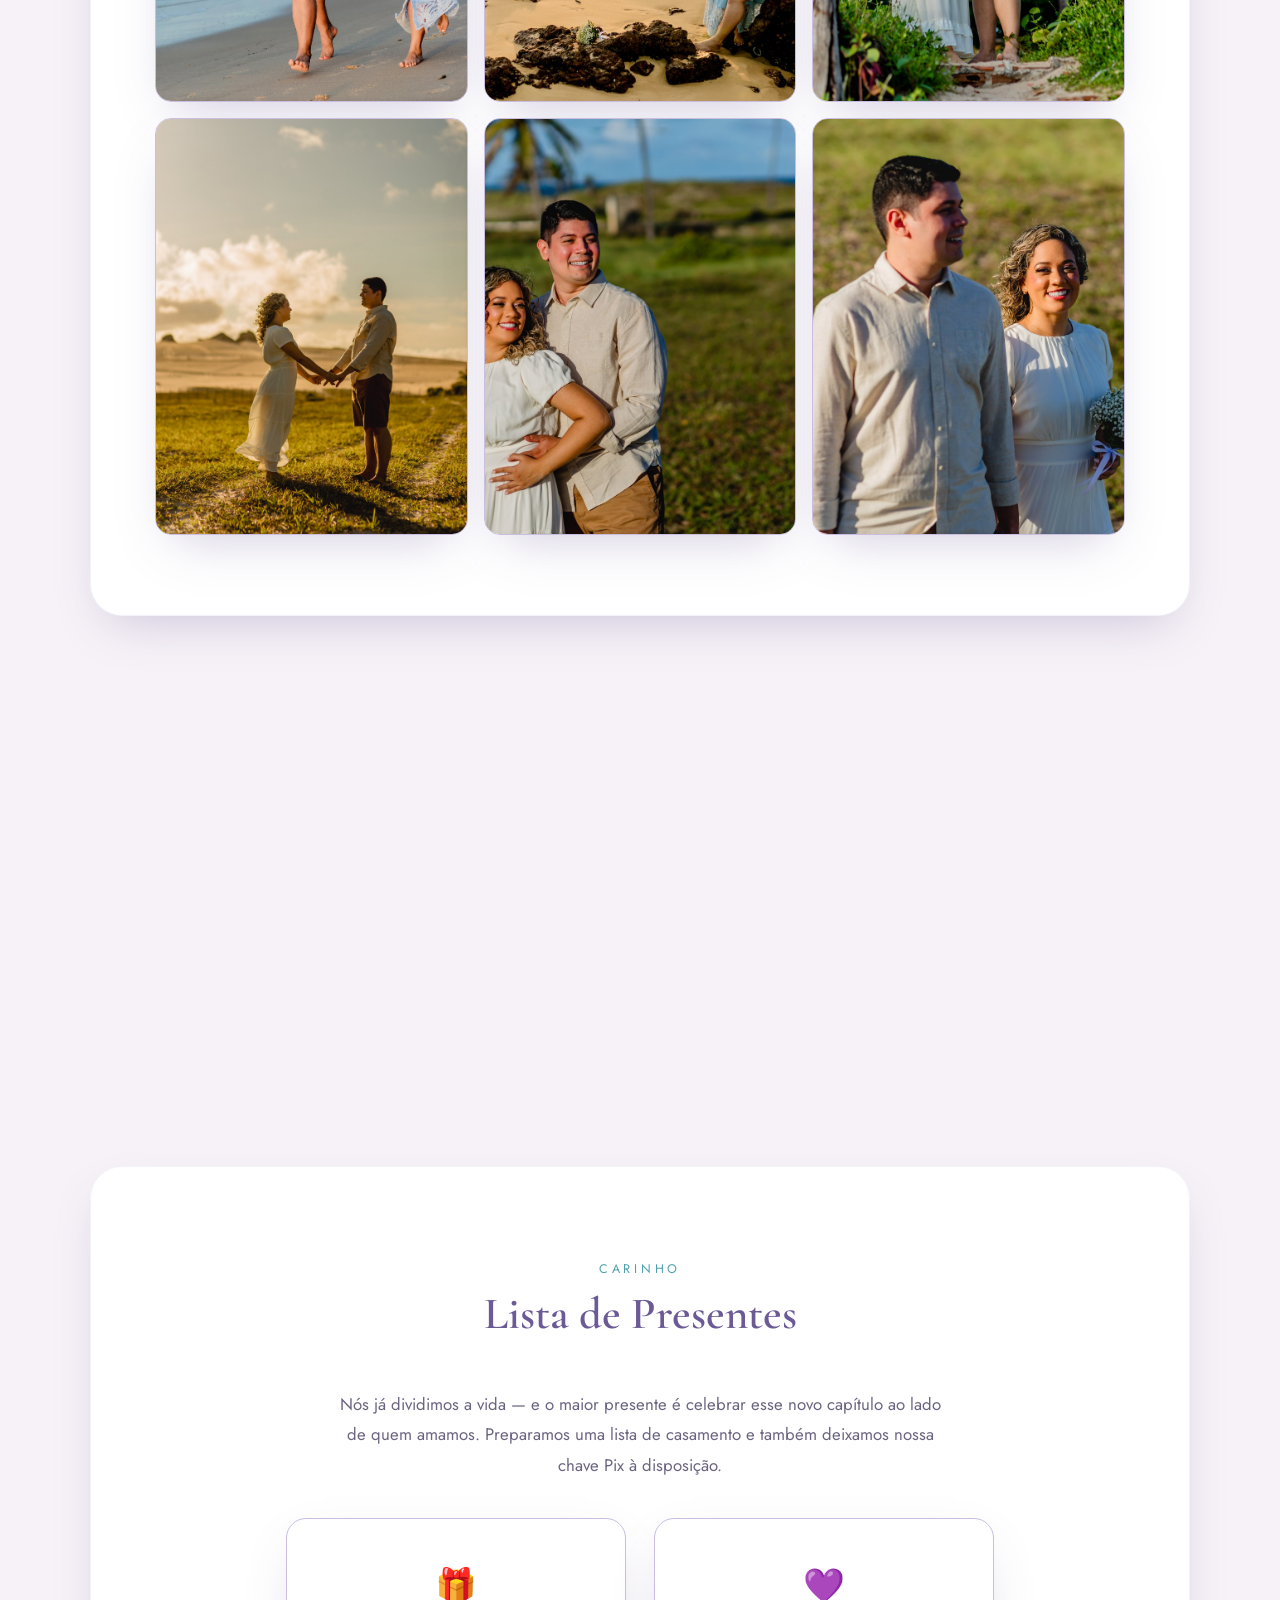
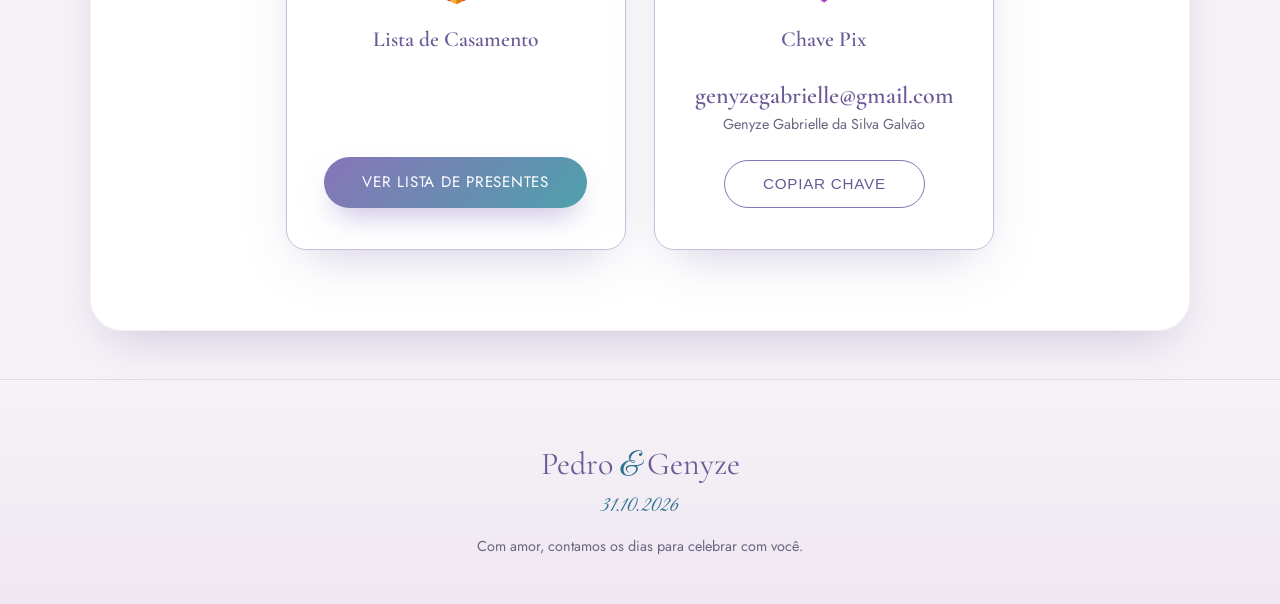
==== commit 9a92a09c: "Troca foto do hero para EWER9698 e da galeria para EWER9926 - Hero: substitui a foto de fundo (antes" ====
--- a/index.html
+++ b/index.html
@@ -153,7 +153,7 @@
       <div class="gallery-item"><img src="assets/img/gallery/EWER9809.jpg" alt="Pedro e Genyze - pre-wedding" loading="lazy" /></div>
       <div class="gallery-item"><img src="assets/img/gallery/EWER9864.jpg" alt="Pedro e Genyze - pre-wedding" loading="lazy" /></div>
       <div class="gallery-item"><img src="assets/img/gallery/EWER9967.jpg" alt="Pedro e Genyze - pre-wedding" loading="lazy" /></div>
-      <div class="gallery-item"><img src="assets/img/gallery/EWER9698.jpg" alt="Pedro e Genyze - pre-wedding" loading="lazy" /></div>
+      <div class="gallery-item"><img src="assets/img/gallery/EWER9926.jpg" alt="Pedro e Genyze - pre-wedding" loading="lazy" /></div>
       <div class="gallery-item"><img src="assets/img/gallery/EWER9755.jpg" alt="Pedro e Genyze - pre-wedding" loading="lazy" /></div>
       <div class="gallery-item"><img src="assets/img/gallery/EWER9713.jpg" alt="Pedro e Genyze - pre-wedding" loading="lazy" /></div>
       <div class="gallery-item"><img src="assets/img/gallery/EWER9740.jpg" alt="Pedro e Genyze - pre-wedding" loading="lazy" /></div>
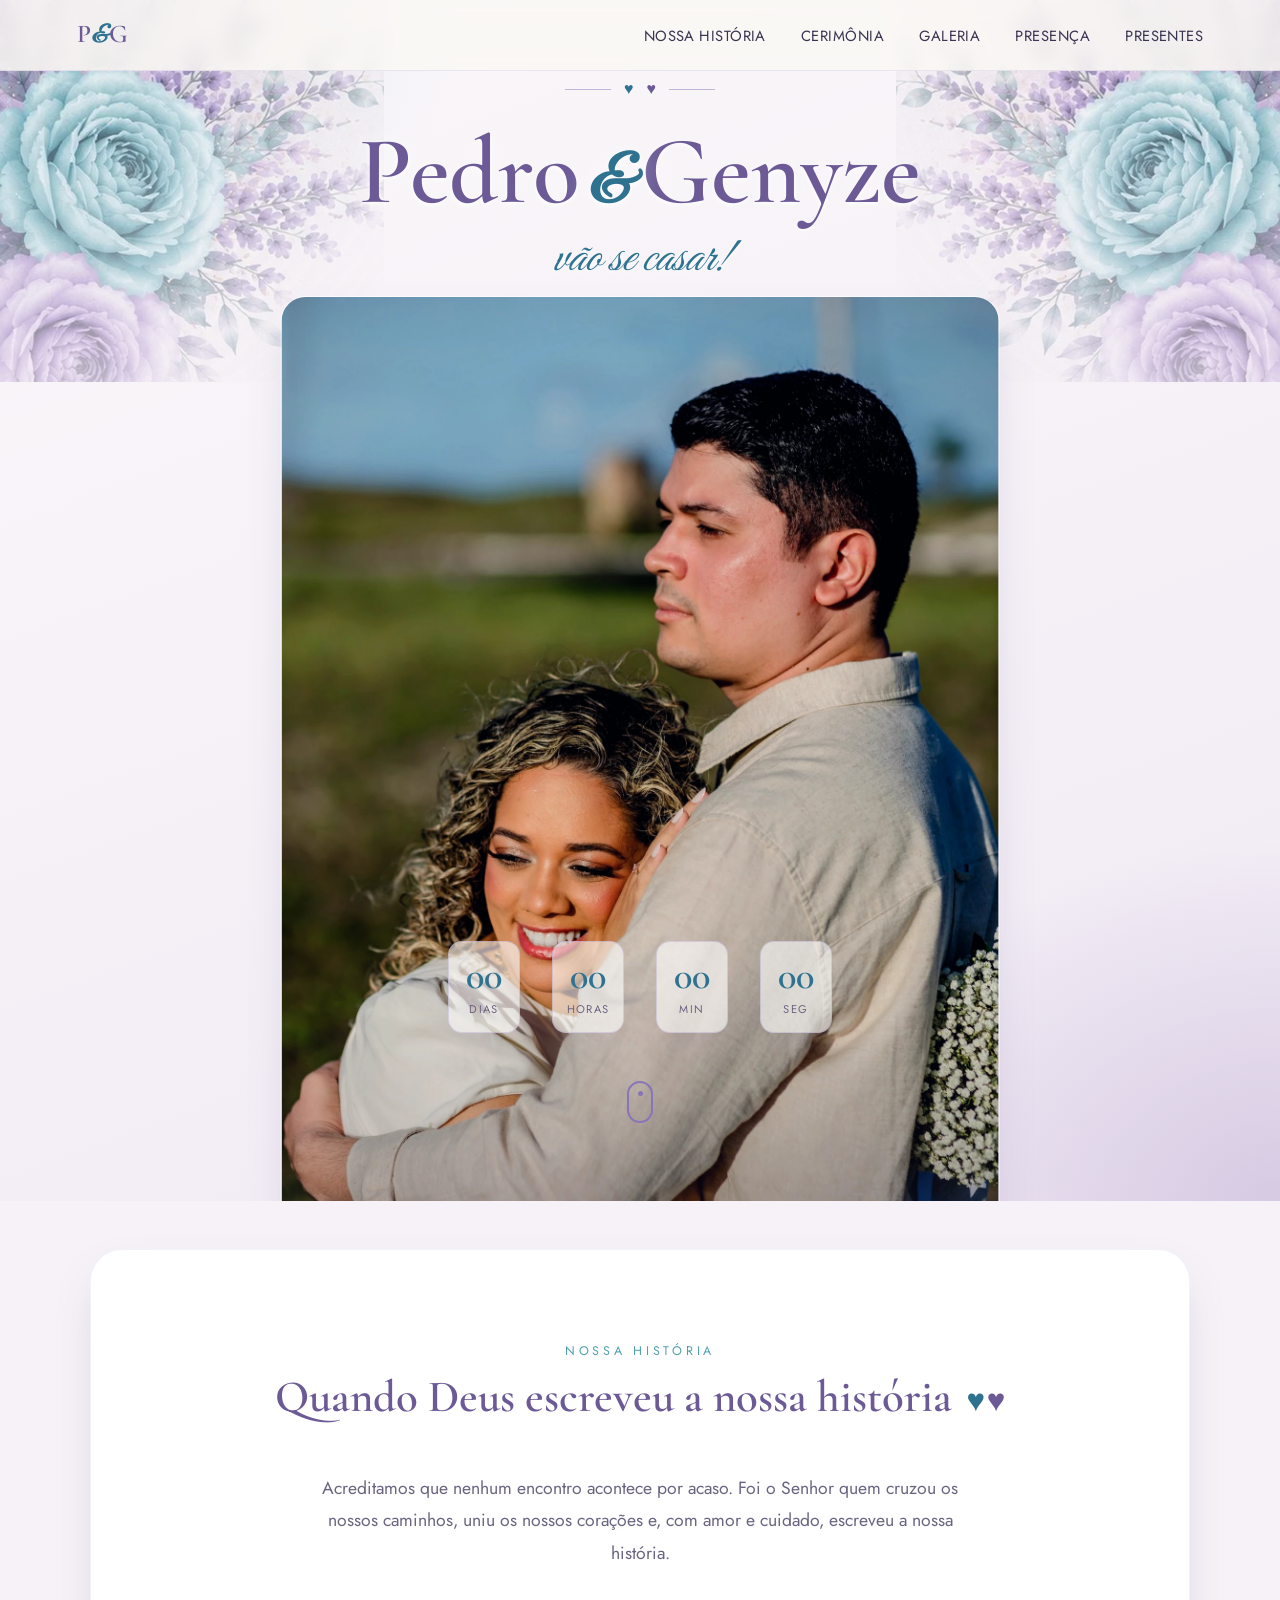
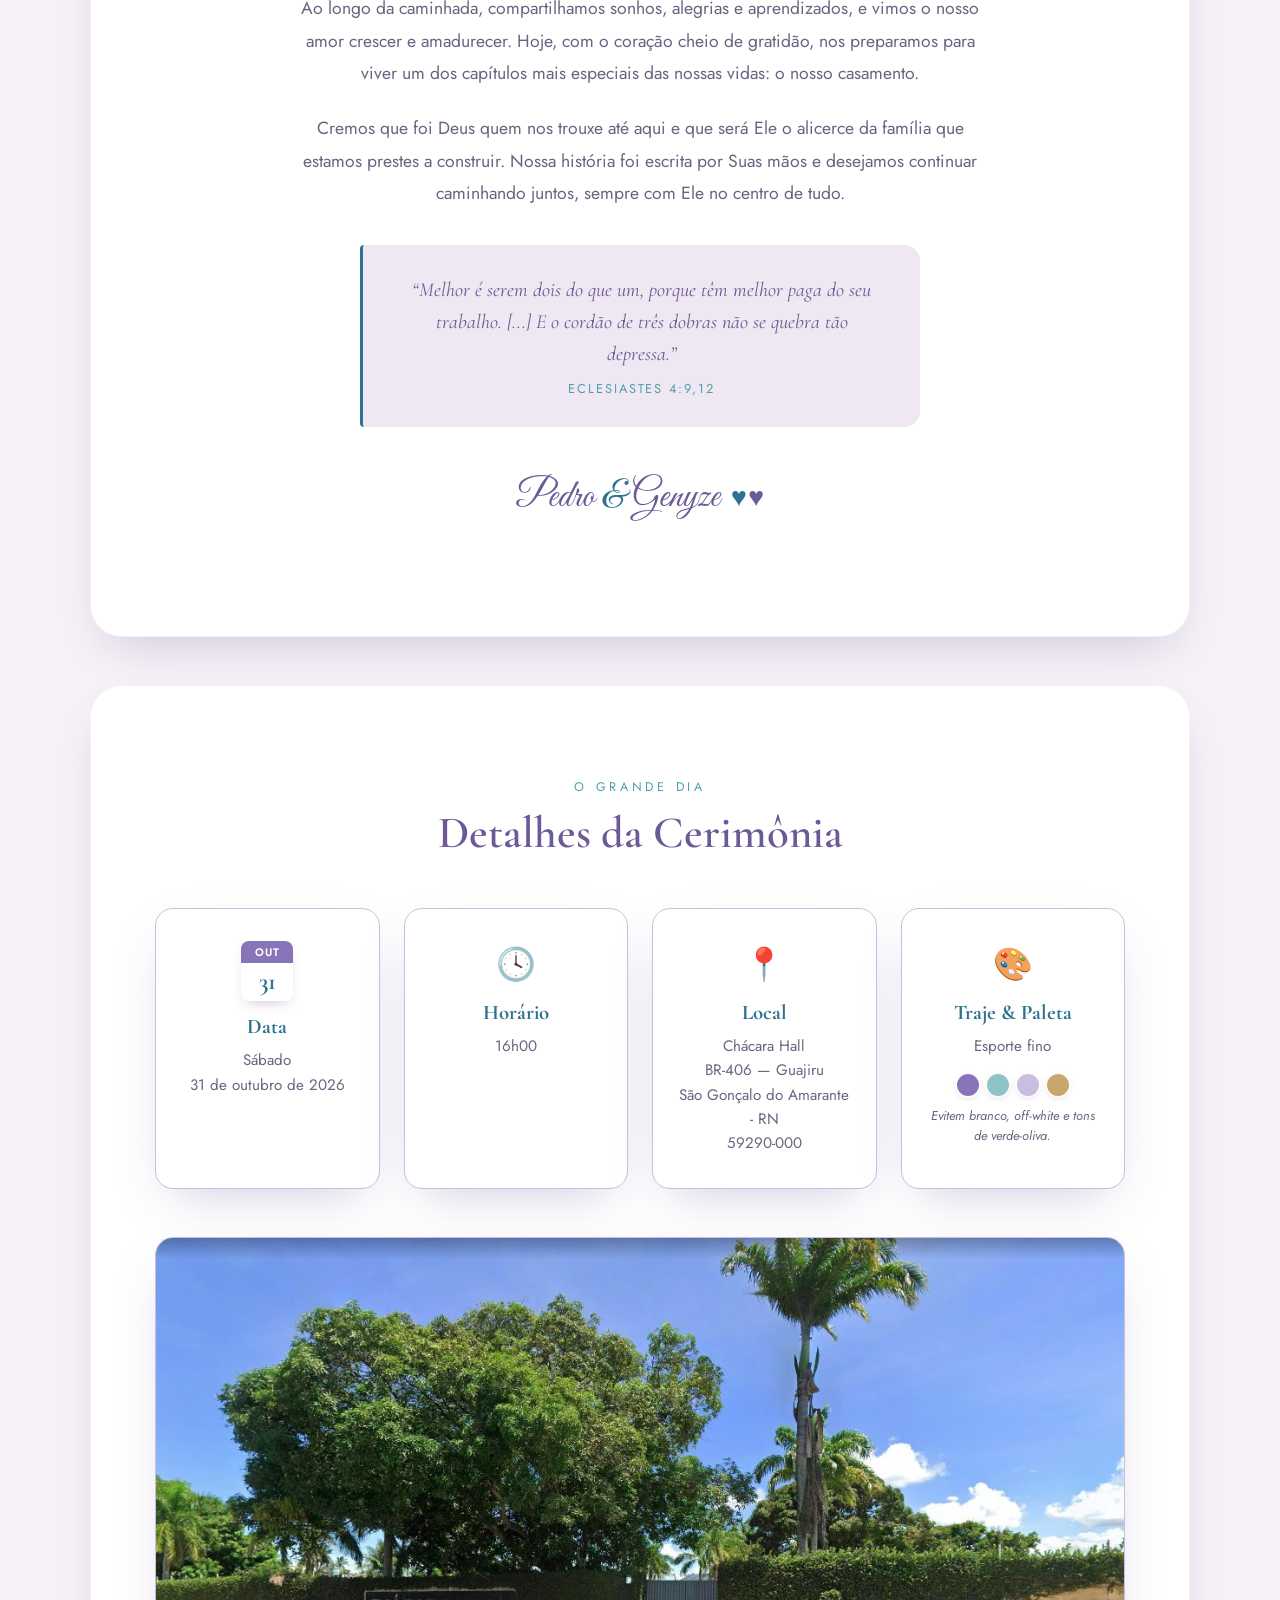
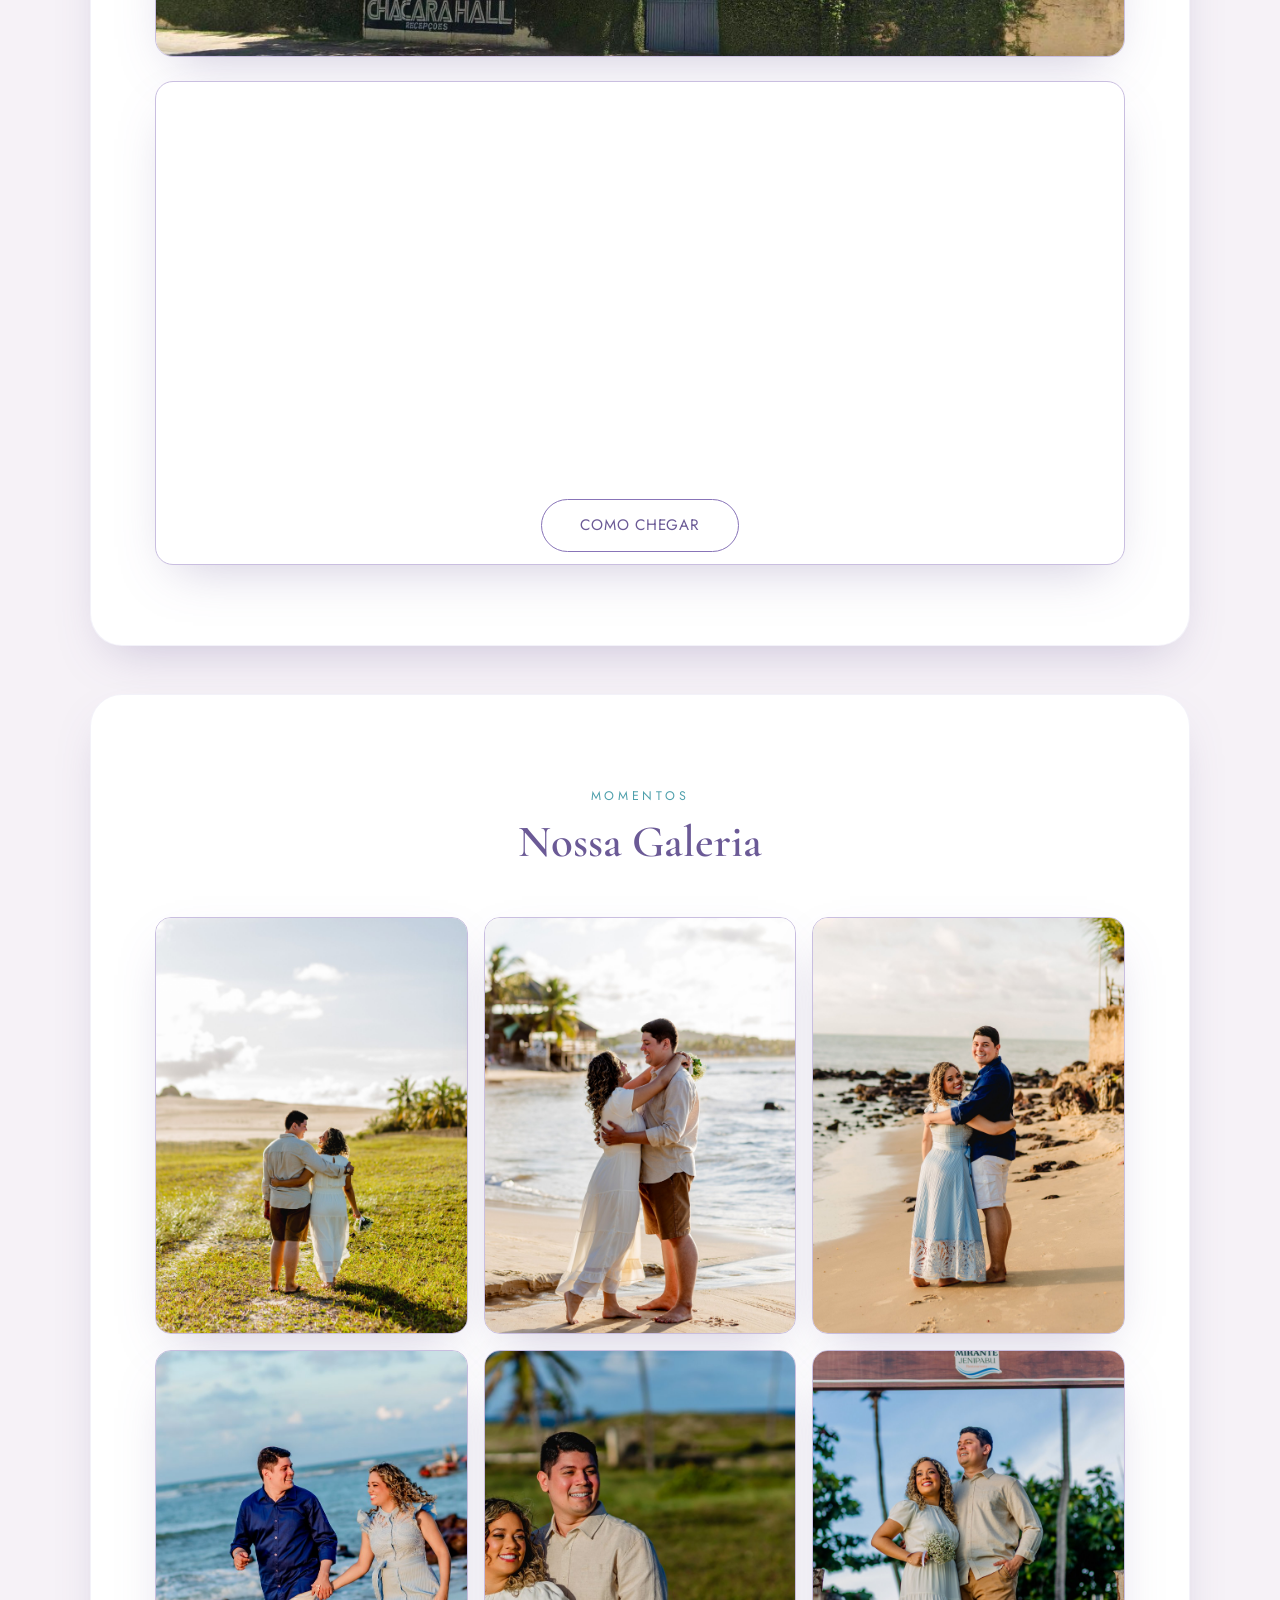
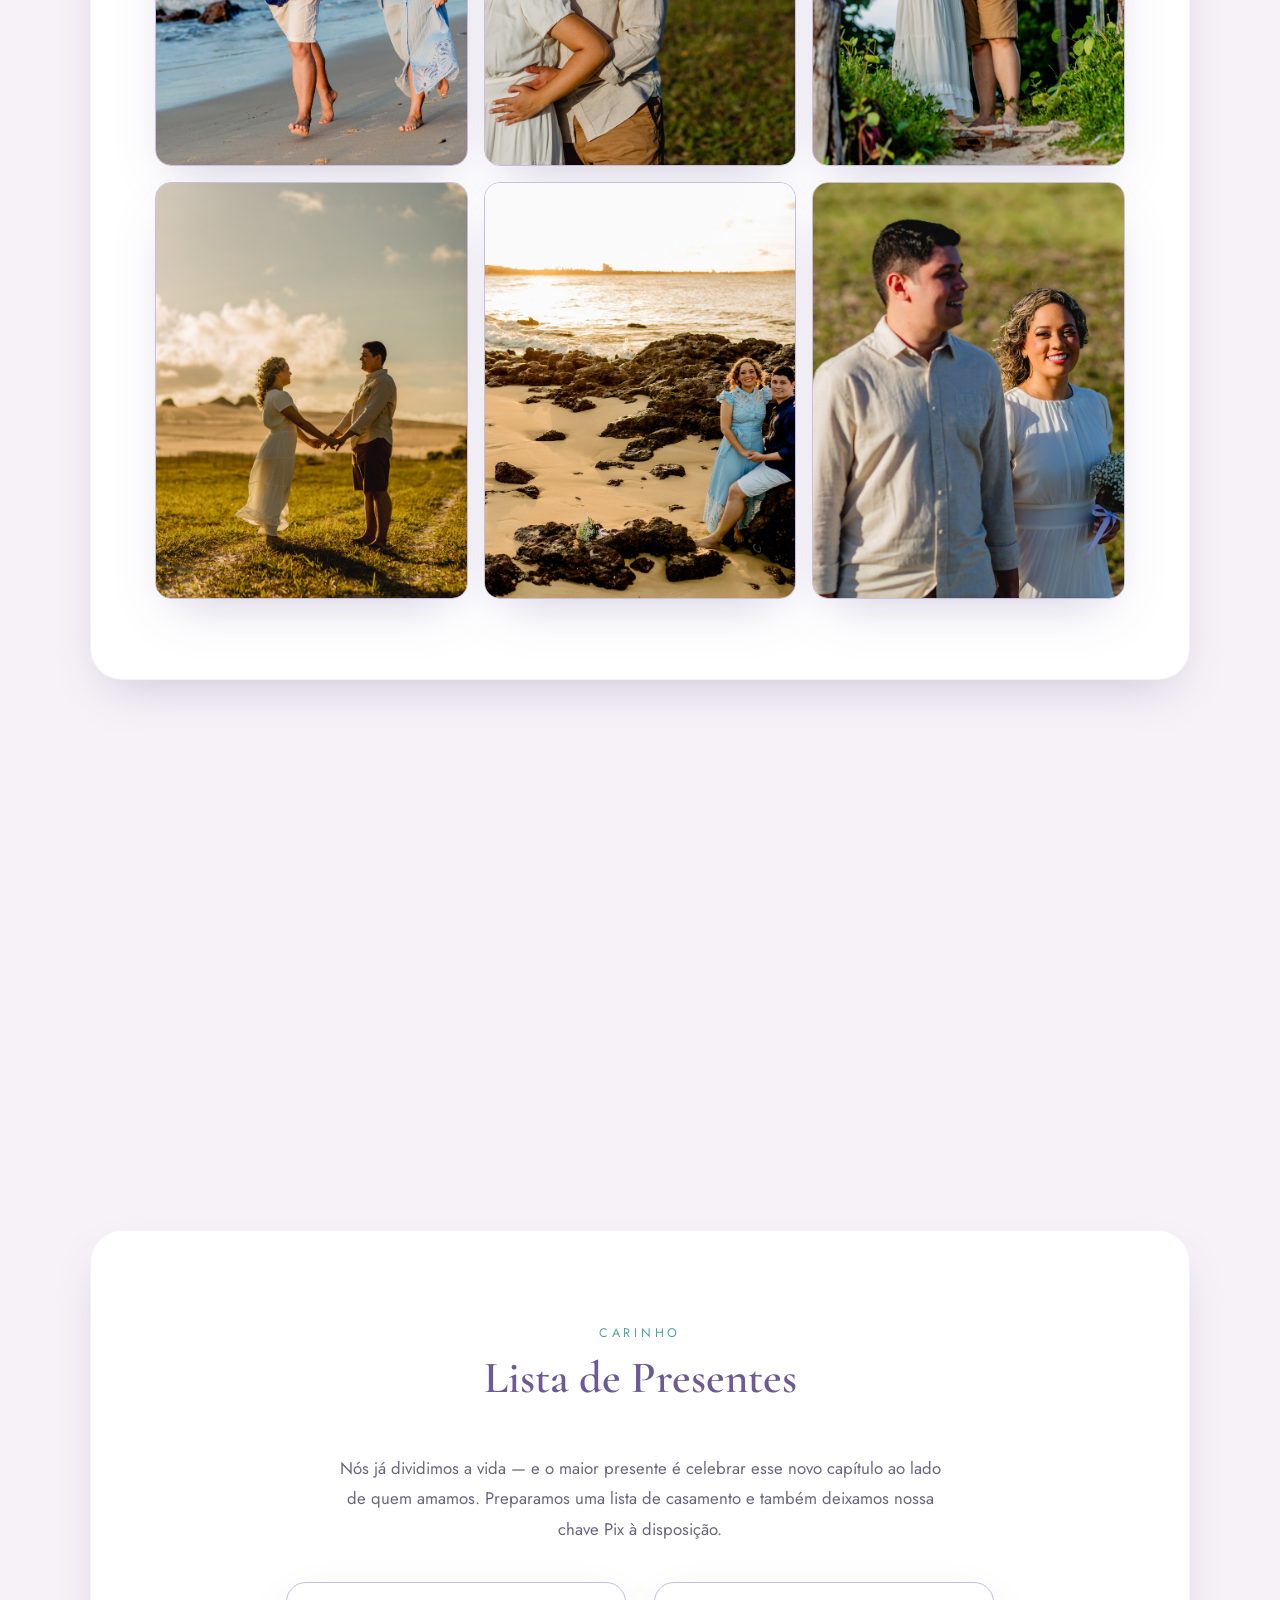
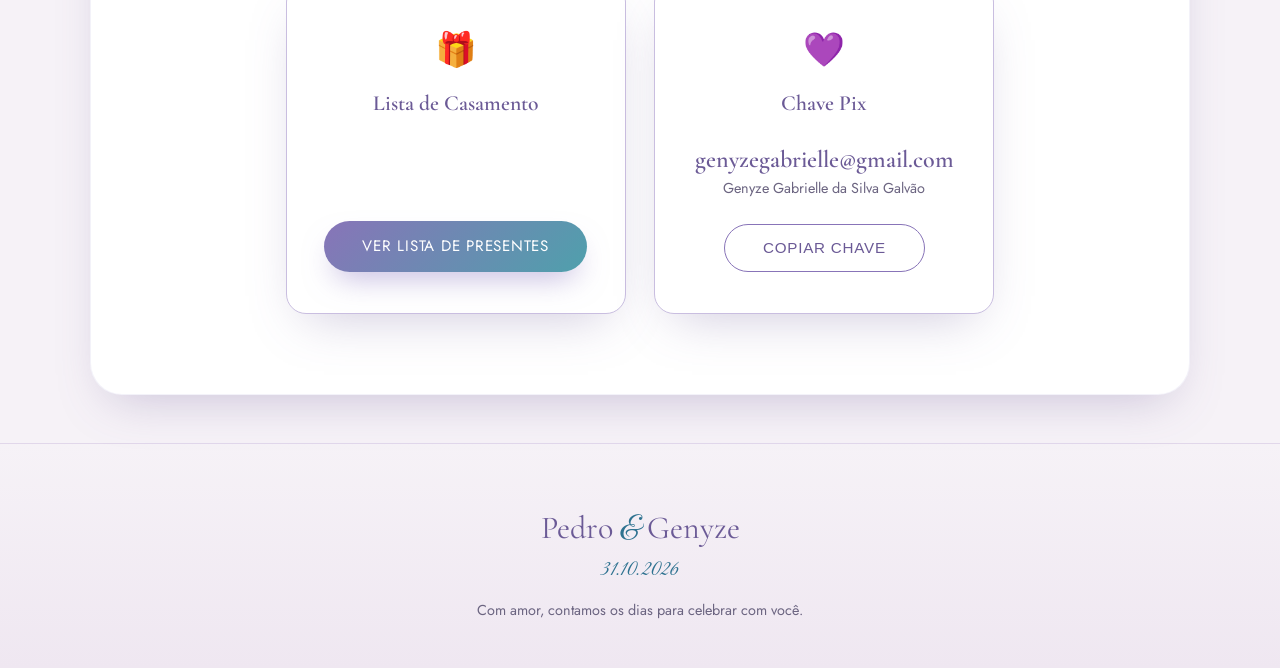
==== commit 64e656bf: "Desce mais a contagem regressiva e troca posição de fotos na galeria - Contador: aumenta margin-top " ====
--- a/index.html
+++ b/index.html
@@ -153,10 +153,10 @@
       <div class="gallery-item"><img src="assets/img/gallery/EWER9809.jpg" alt="Pedro e Genyze - pre-wedding" loading="lazy" /></div>
       <div class="gallery-item"><img src="assets/img/gallery/EWER9864.jpg" alt="Pedro e Genyze - pre-wedding" loading="lazy" /></div>
       <div class="gallery-item"><img src="assets/img/gallery/EWER9967.jpg" alt="Pedro e Genyze - pre-wedding" loading="lazy" /></div>
-      <div class="gallery-item"><img src="assets/img/gallery/EWER9926.jpg" alt="Pedro e Genyze - pre-wedding" loading="lazy" /></div>
+      <div class="gallery-item"><img src="assets/img/gallery/EWER9740.jpg" alt="Pedro e Genyze - pre-wedding" loading="lazy" /></div>
       <div class="gallery-item"><img src="assets/img/gallery/EWER9755.jpg" alt="Pedro e Genyze - pre-wedding" loading="lazy" /></div>
       <div class="gallery-item"><img src="assets/img/gallery/EWER9713.jpg" alt="Pedro e Genyze - pre-wedding" loading="lazy" /></div>
-      <div class="gallery-item"><img src="assets/img/gallery/EWER9740.jpg" alt="Pedro e Genyze - pre-wedding" loading="lazy" /></div>
+      <div class="gallery-item"><img src="assets/img/gallery/EWER9926.jpg" alt="Pedro e Genyze - pre-wedding" loading="lazy" /></div>
       <div class="gallery-item"><img src="assets/img/gallery/EWER9628.jpg" alt="Pedro e Genyze - pre-wedding" loading="lazy" /></div>
     </div>
   </section>
--- a/assets/css/style.css
+++ b/assets/css/style.css
@@ -205,7 +205,7 @@
   display: flex;
   justify-content: center;
   gap: clamp(0.8rem, 3vw, 2rem);
-  margin-top: clamp(6rem, 46vw, 41rem);
+  margin-top: clamp(7rem, 51vw, 46rem);
   margin-bottom: 3rem;
 }
 
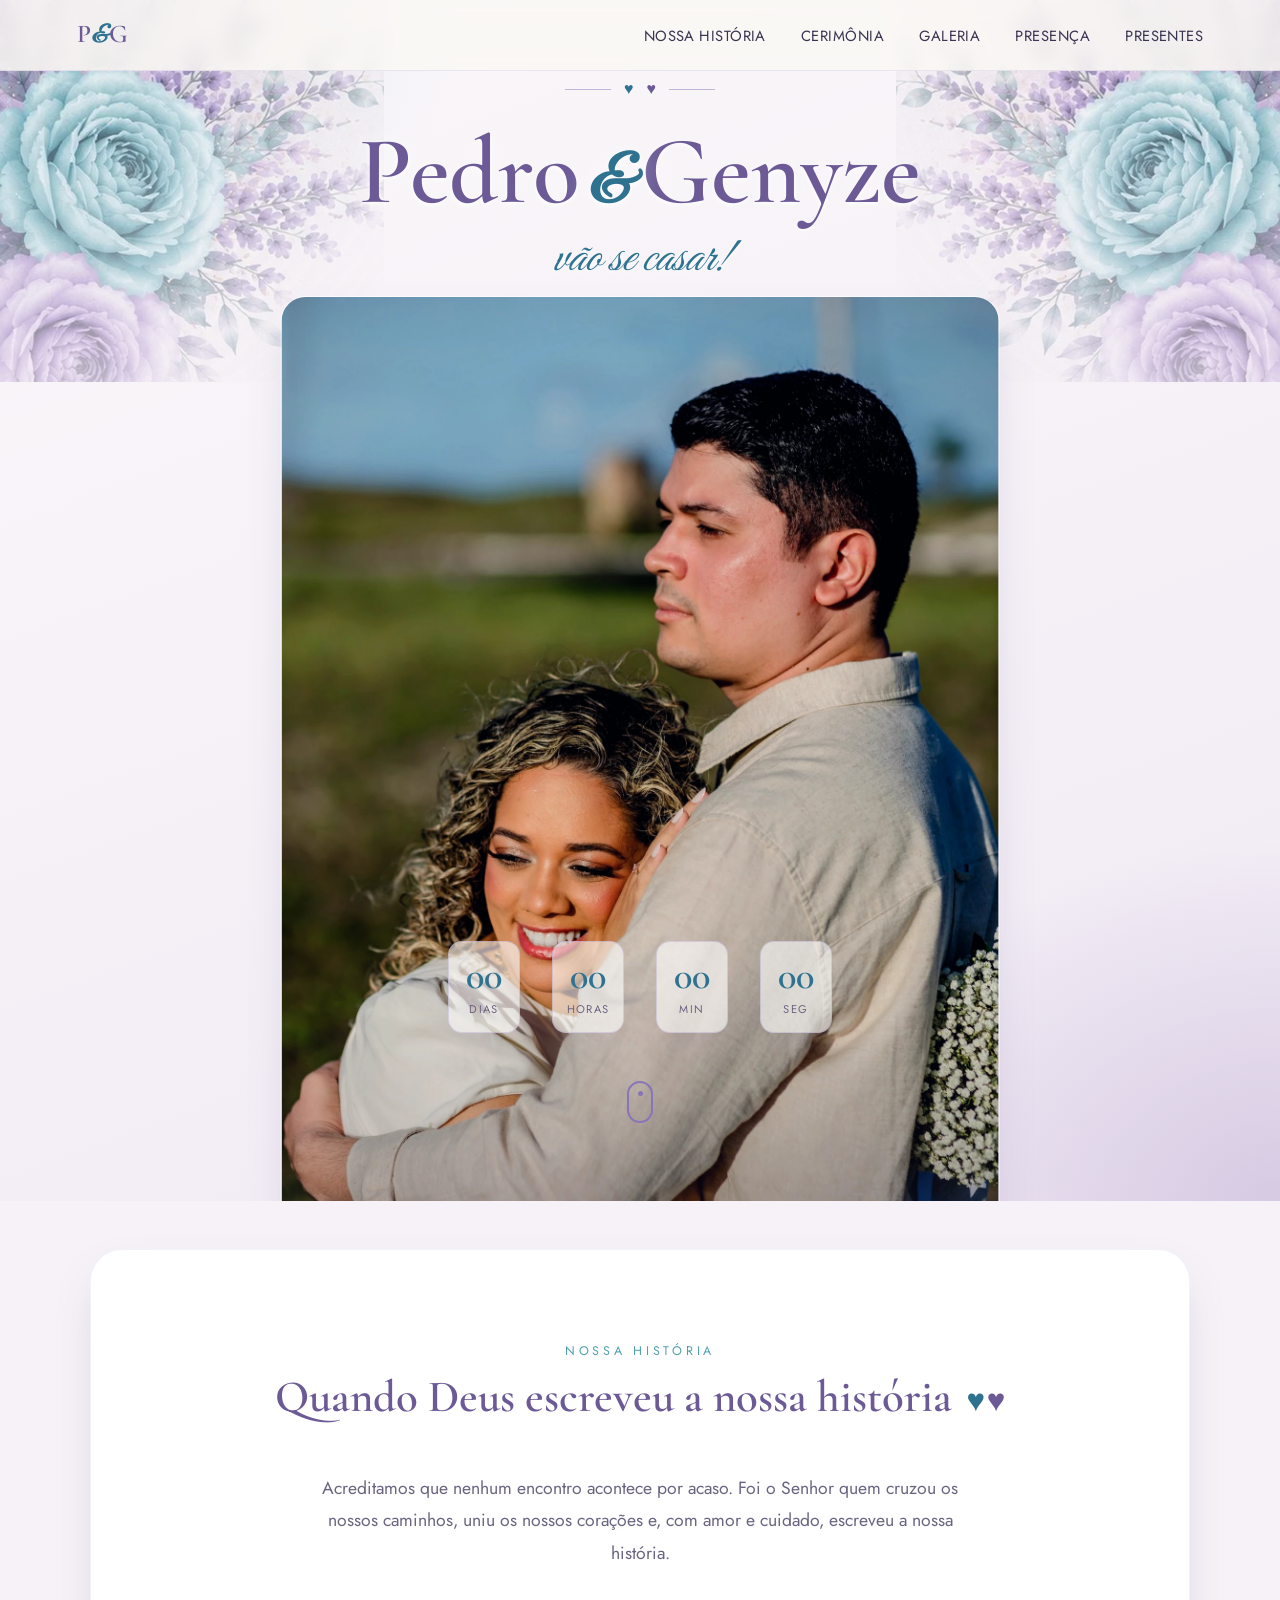
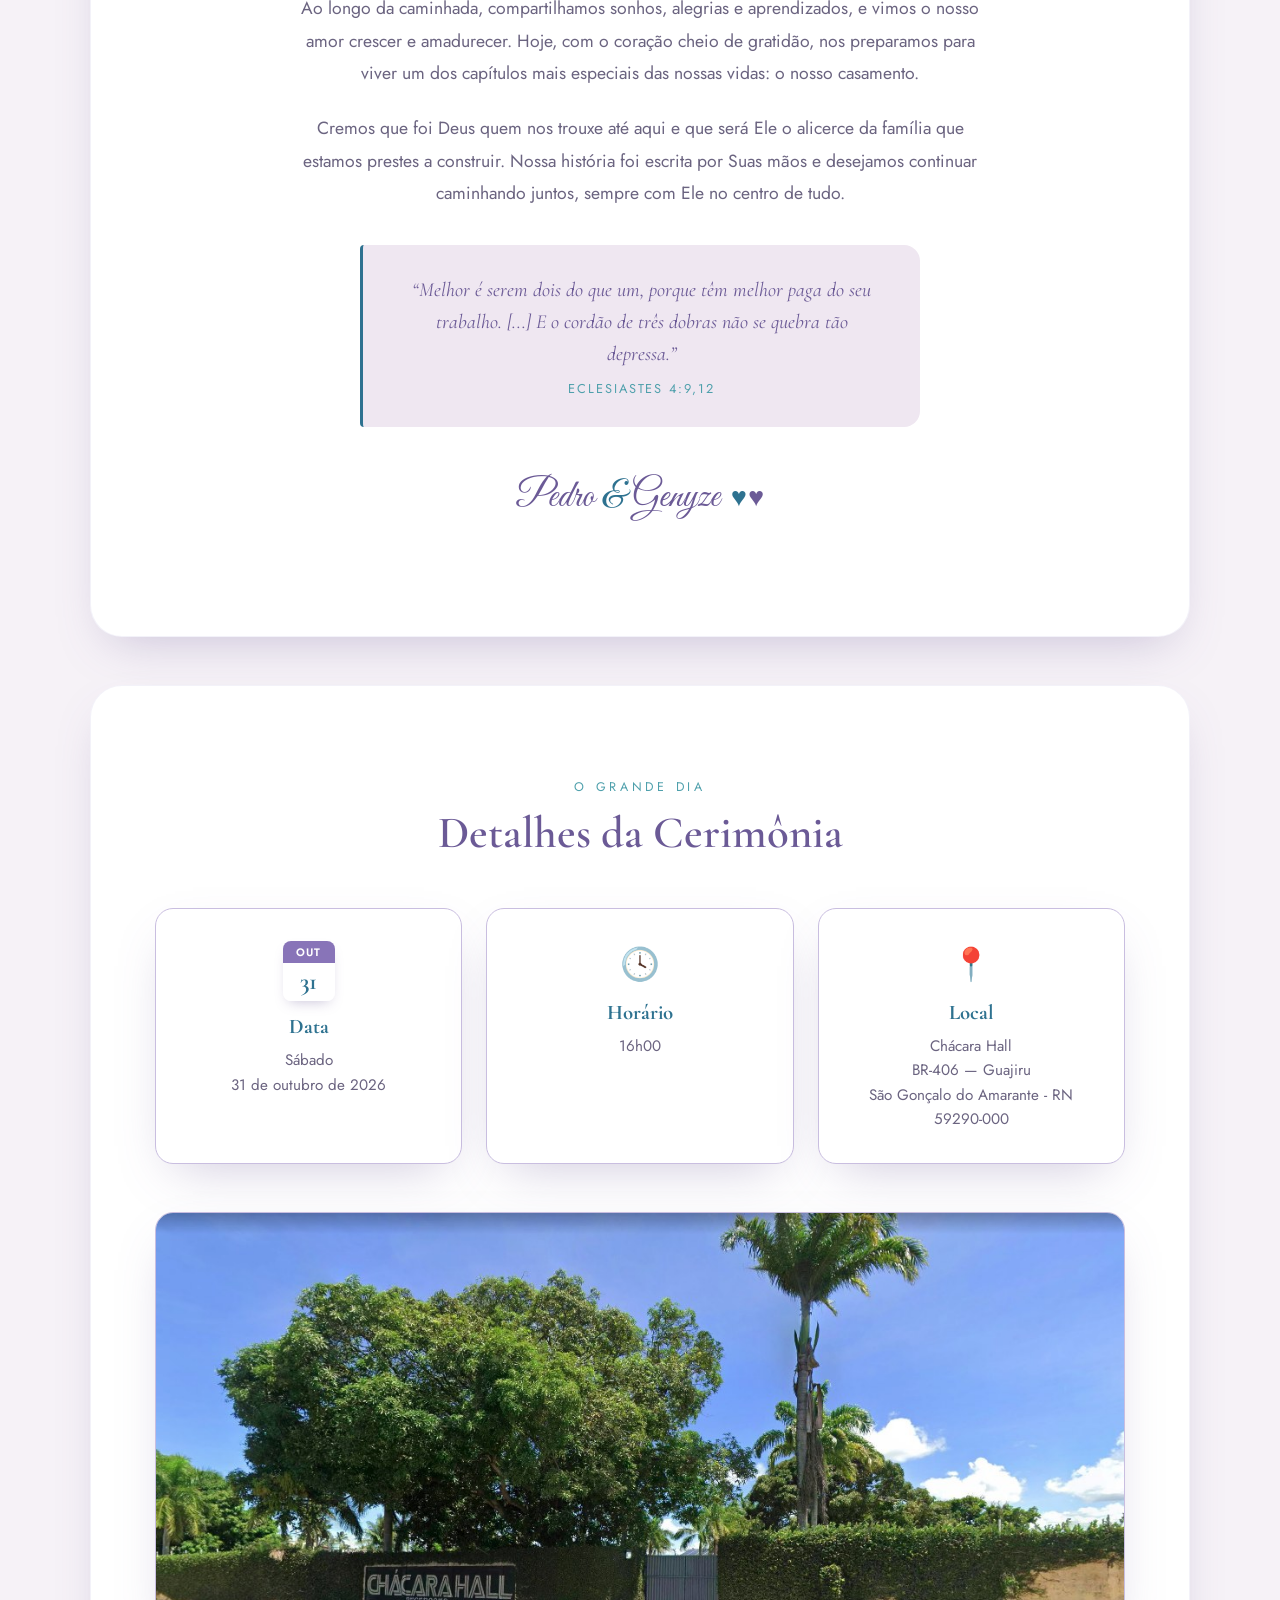
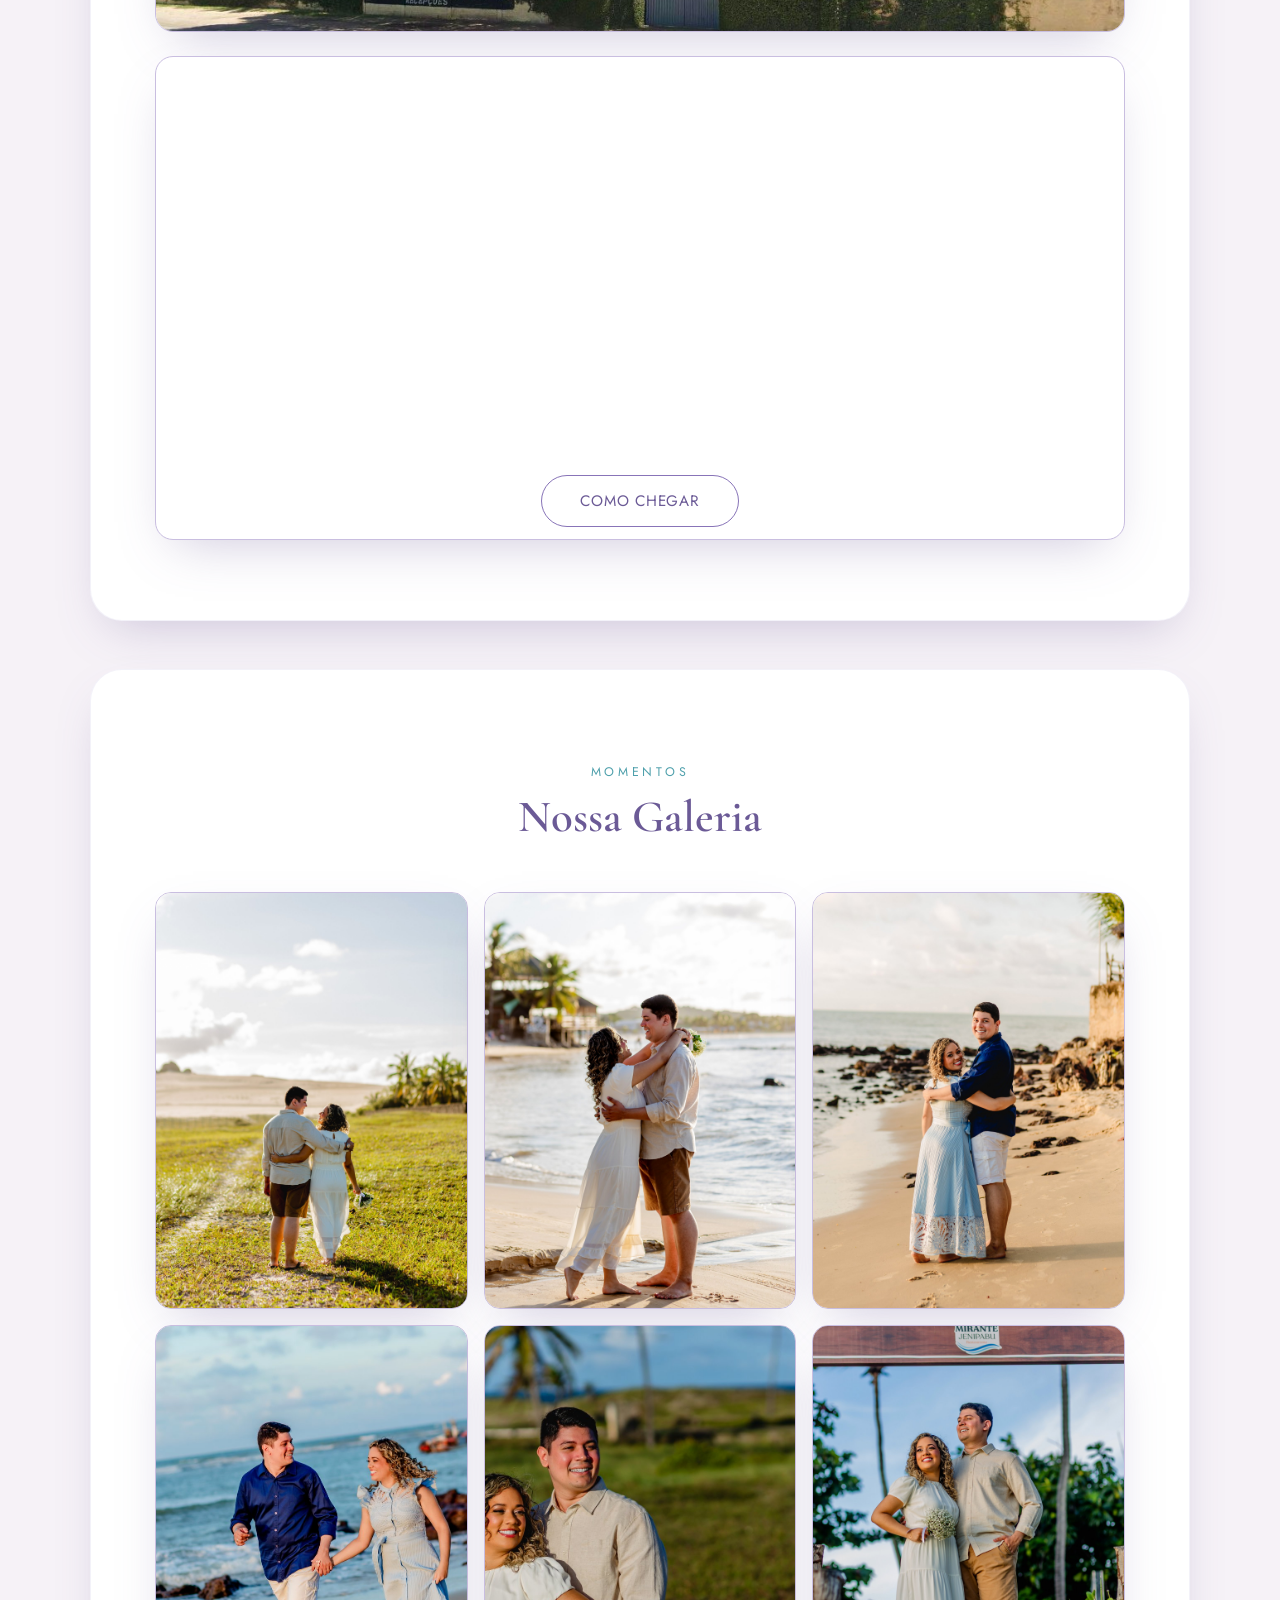
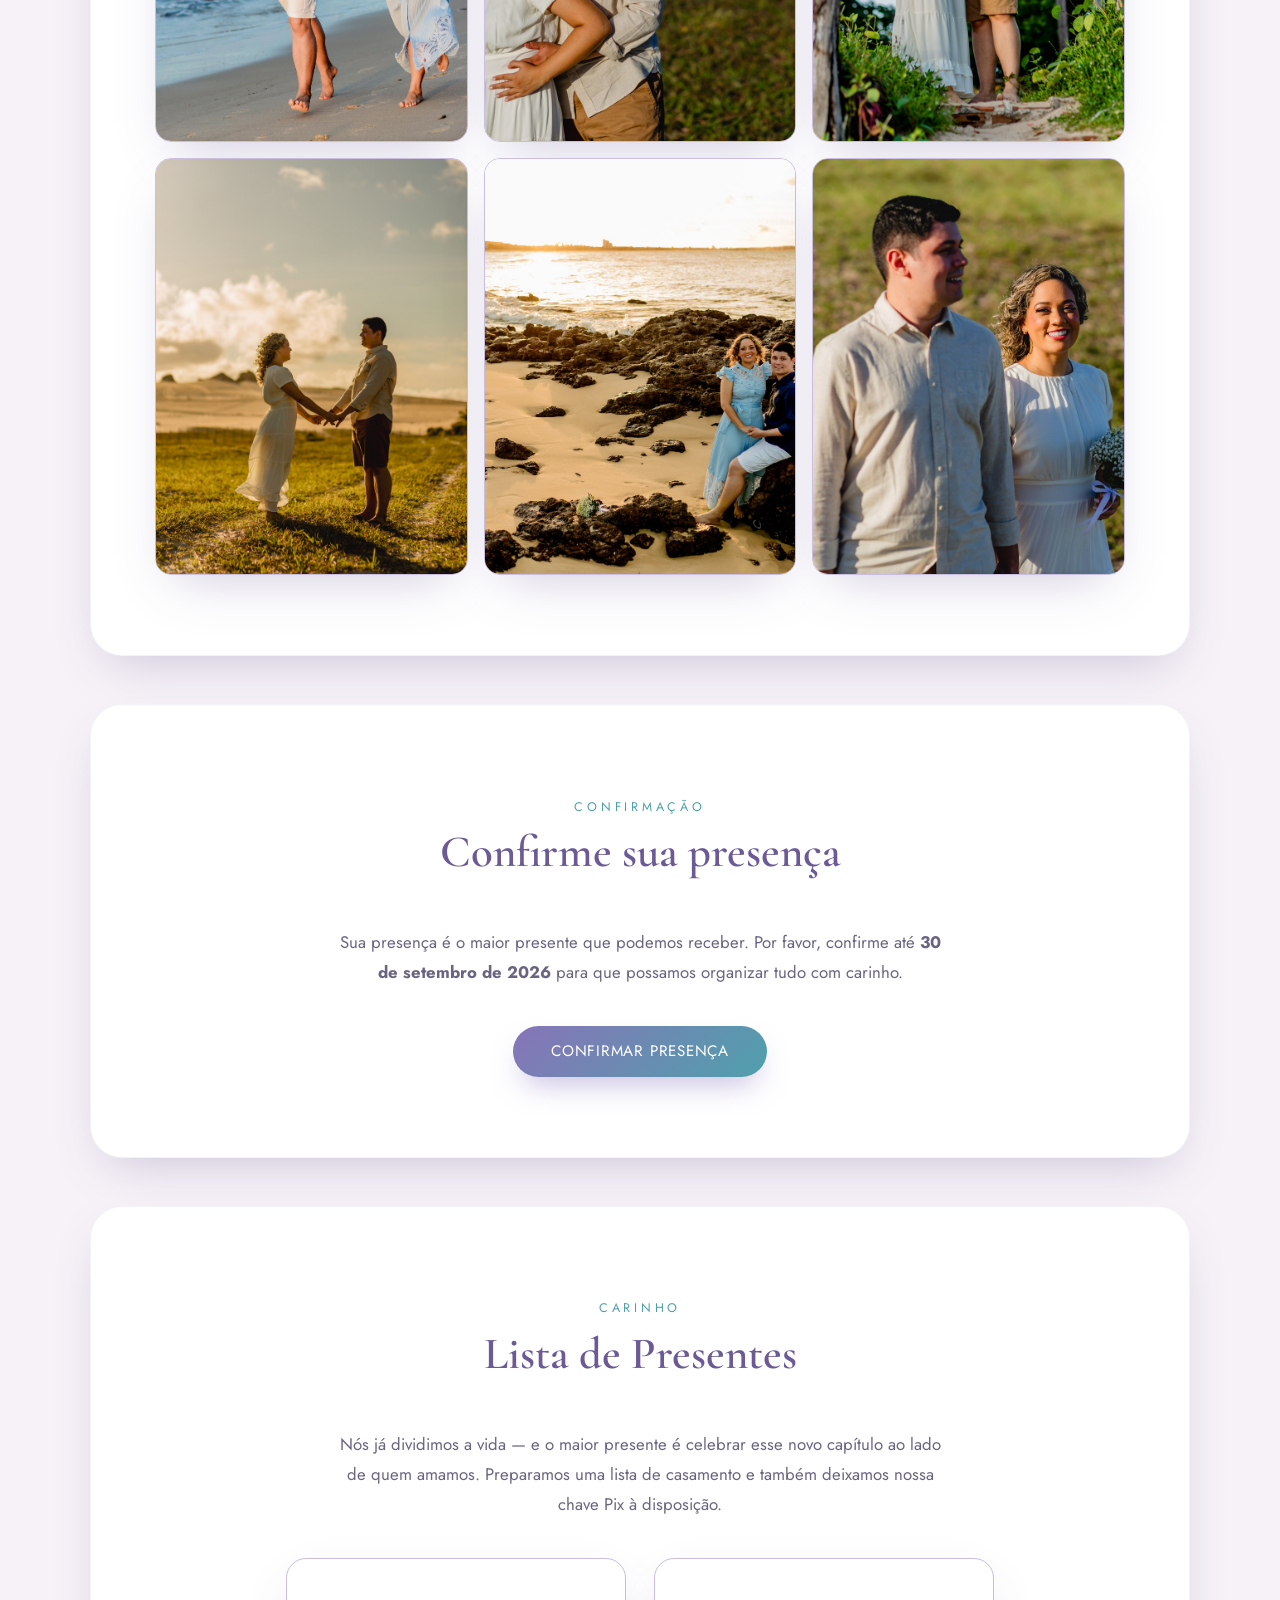
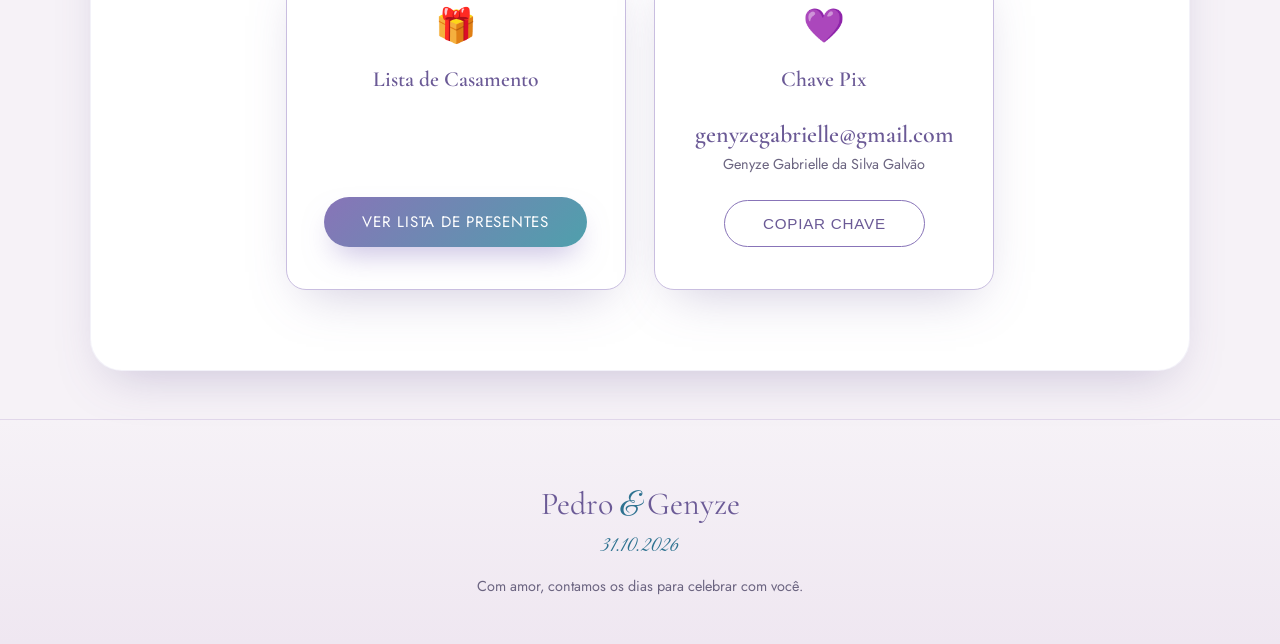
==== commit 30fdfda5: "Remove o cartão "Traje & Paleta" de Detalhes da Cerimônia Deixa apenas Data, Horário e Local. Ajusta" ====
--- a/index.html
+++ b/index.html
@@ -113,18 +113,6 @@
         <h3>Local</h3>
         <p>Chácara Hall<br />BR-406 — Guajiru<br />São Gonçalo do Amarante - RN<br />59290-000</p>
       </div>
-      <div class="ceremony-card">
-        <div class="ceremony-icon" aria-hidden="true">🎨</div>
-        <h3>Traje &amp; Paleta</h3>
-        <p>Esporte fino</p>
-        <div class="palette-swatches" aria-label="Paleta de cores sugerida">
-          <span style="background:#8874B8" title="Lilás"></span>
-          <span style="background:#8EC3C9" title="Turquesa"></span>
-          <span style="background:#C9BEE0" title="Lavanda"></span>
-          <span style="background:#C9A66B" title="Dourado"></span>
-        </div>
-        <p class="palette-note">Evitem branco, off-white e tons de verde-oliva.</p>
-      </div>
     </div>
 
     <div class="venue-photo">
--- a/assets/css/style.css
+++ b/assets/css/style.css
@@ -340,7 +340,7 @@
 /* Ceremony */
 .ceremony-grid {
   display: grid;
-  grid-template-columns: repeat(4, 1fr);
+  grid-template-columns: repeat(3, 1fr);
   gap: 1.5rem;
   margin-bottom: 3rem;
 }
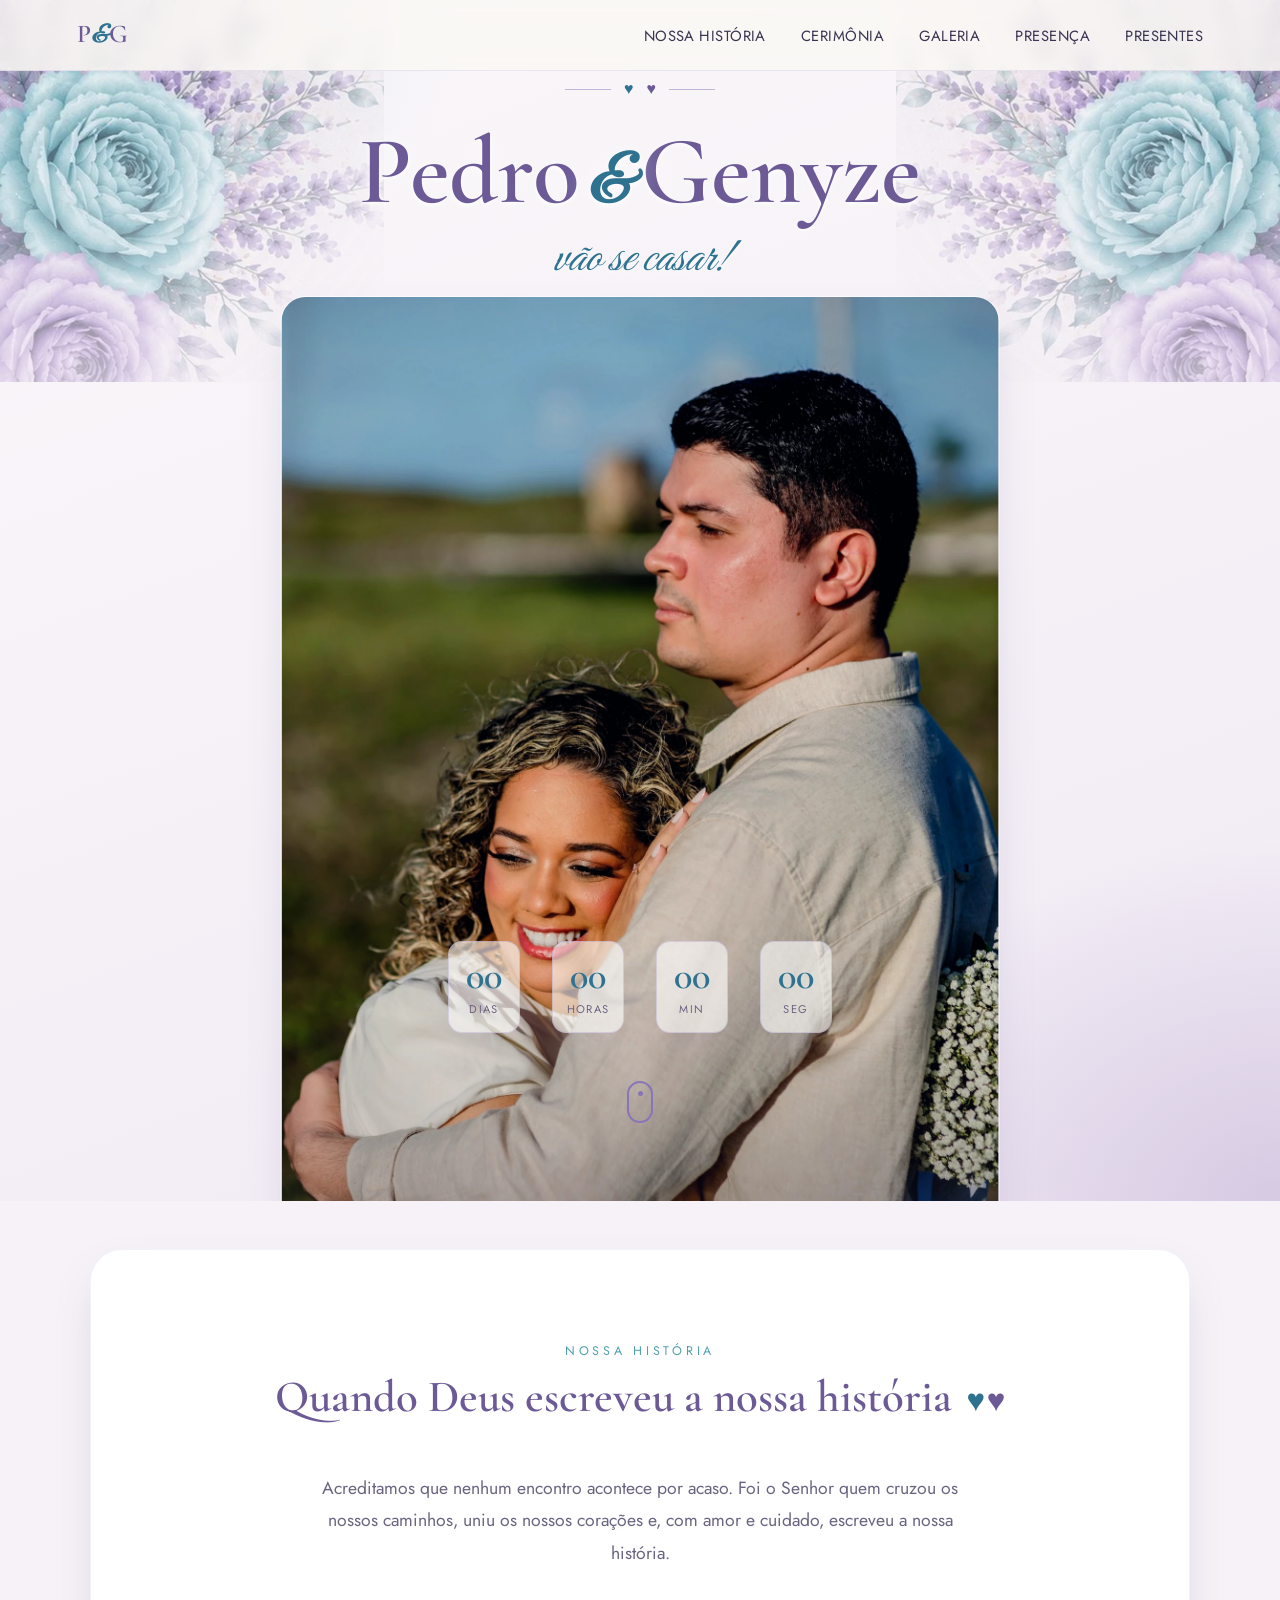
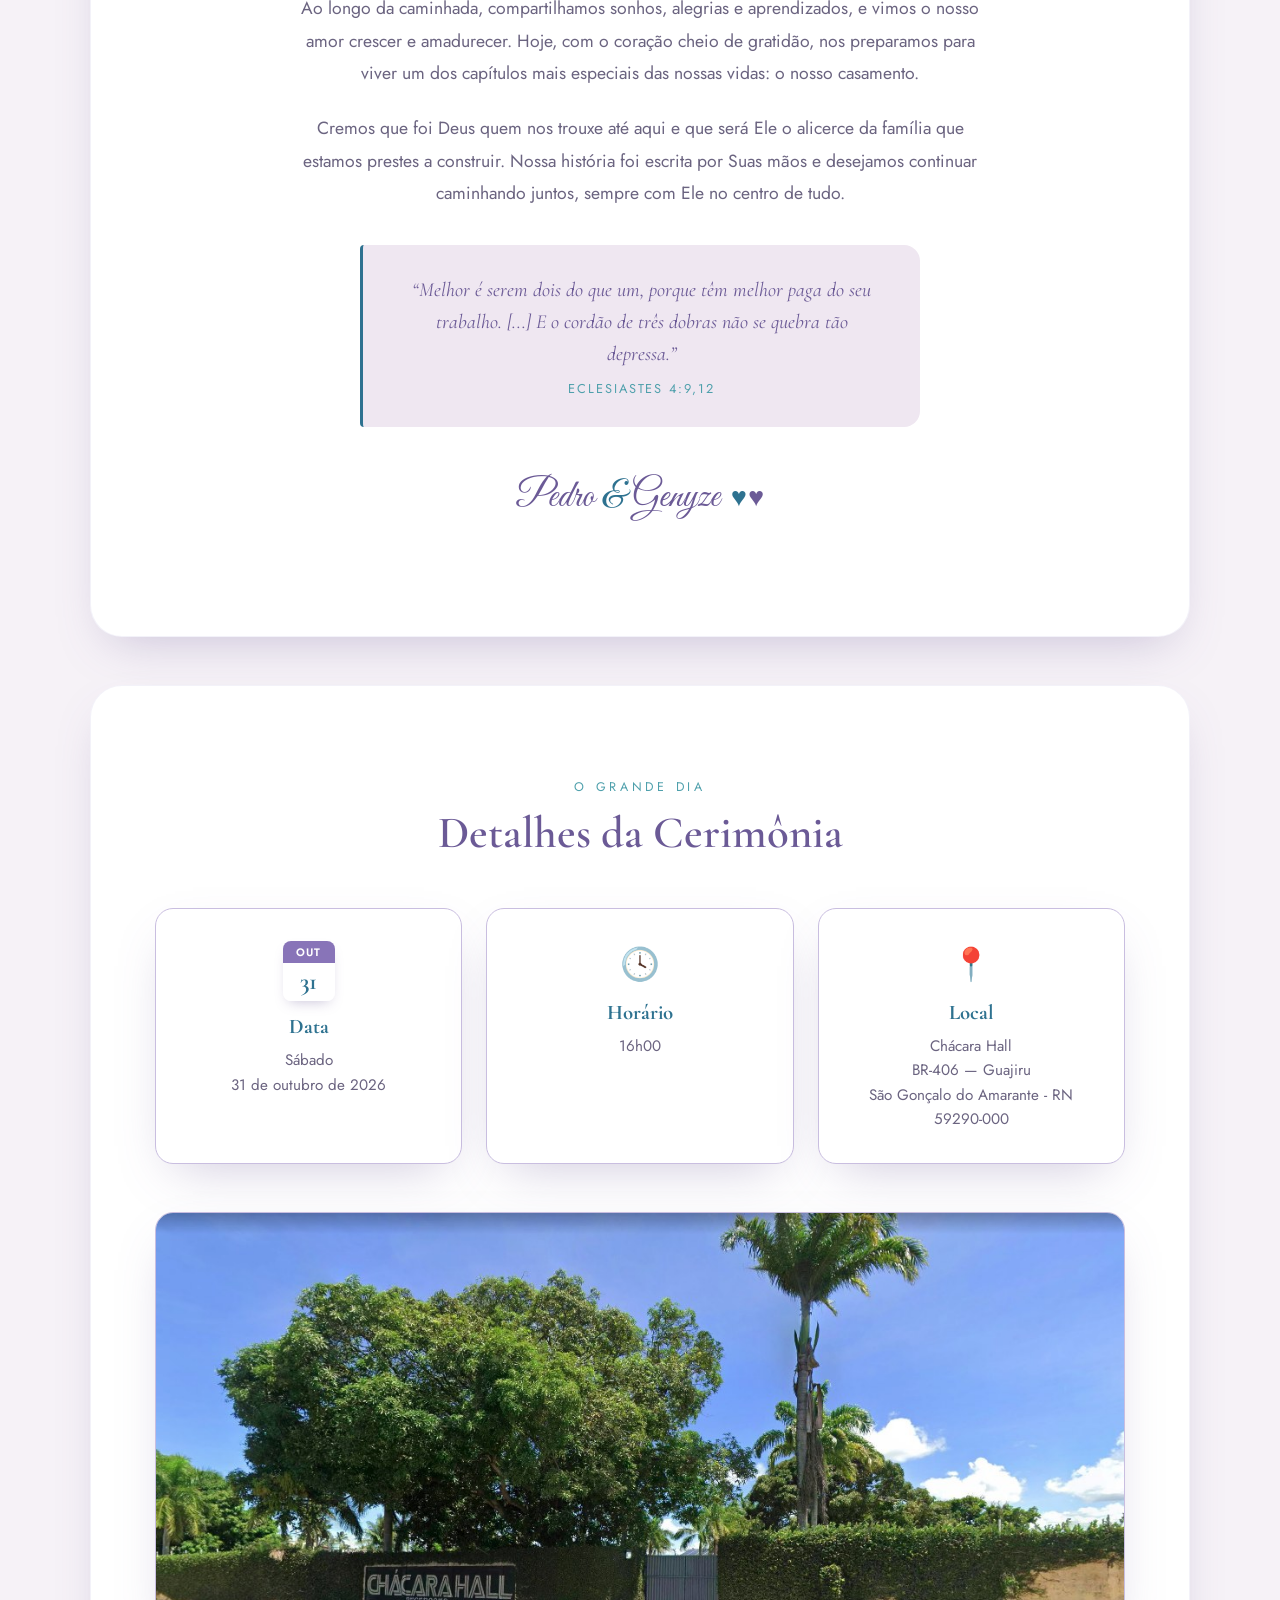
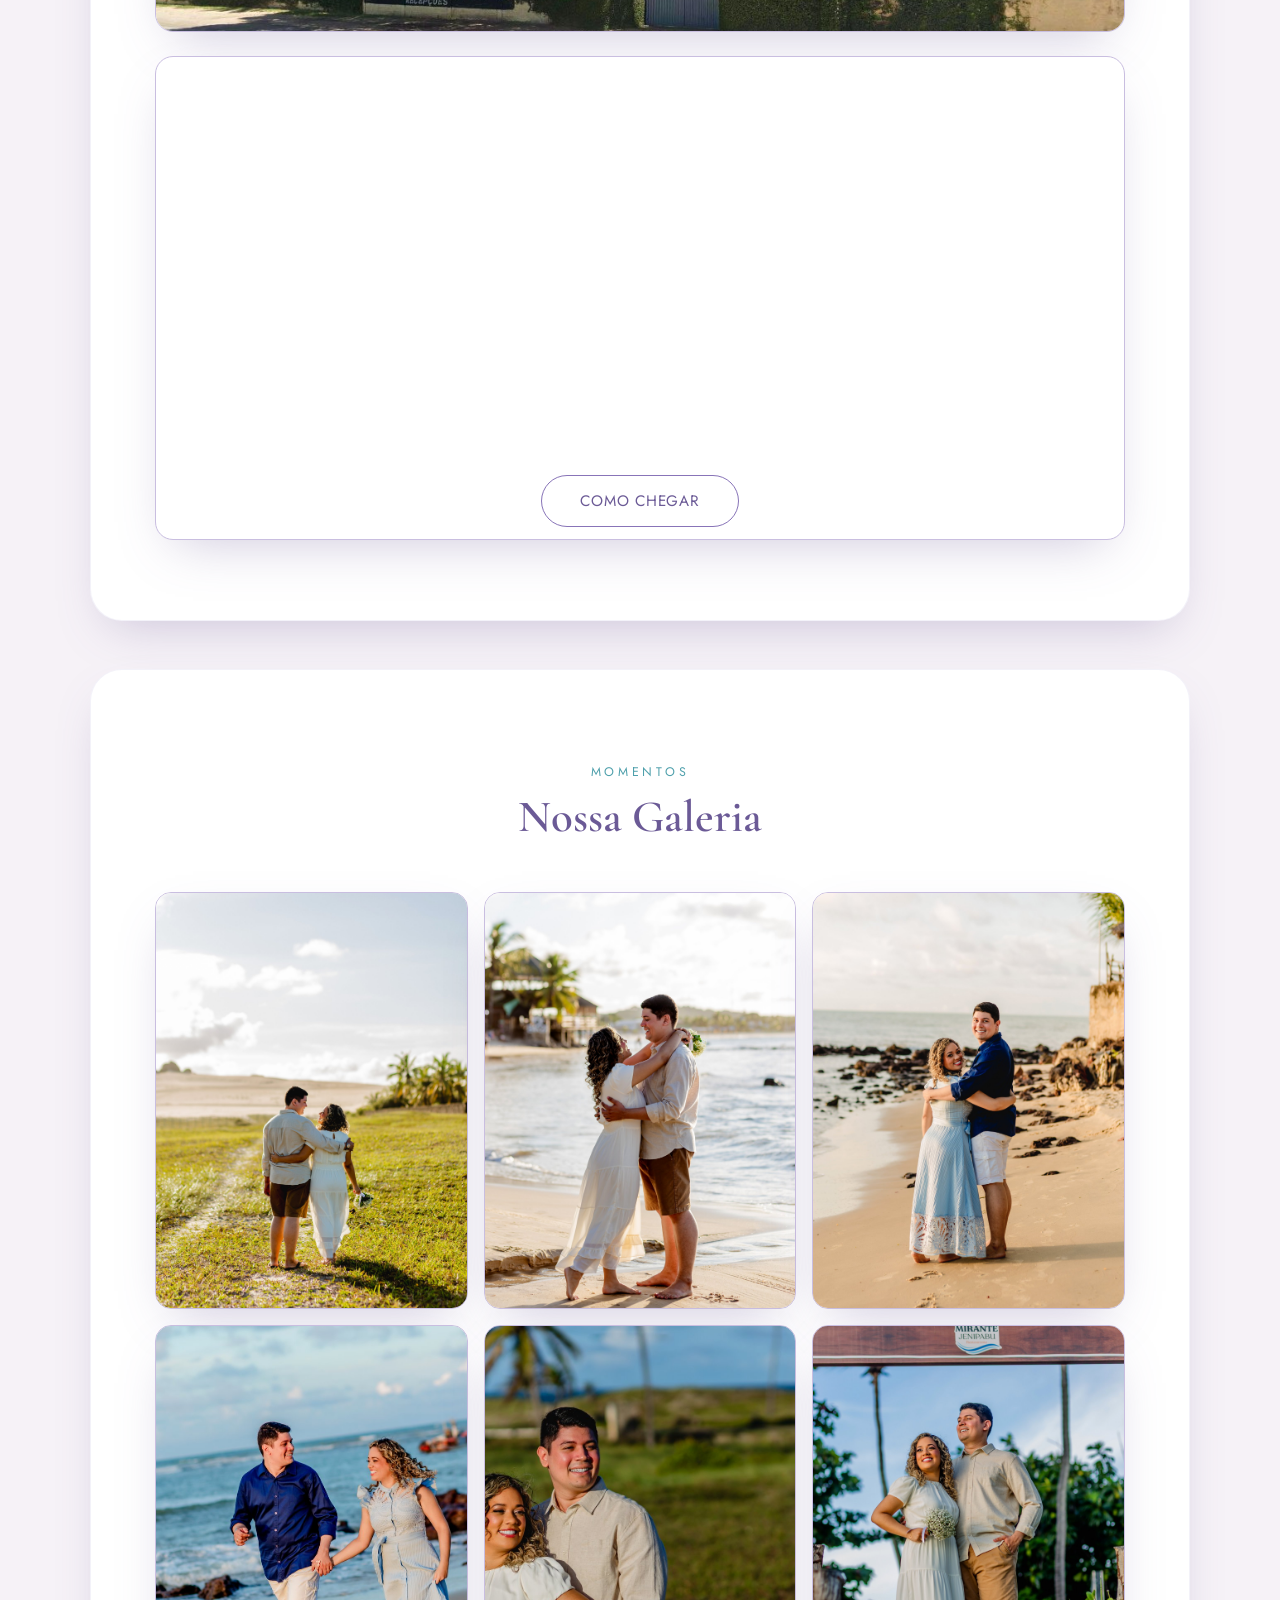
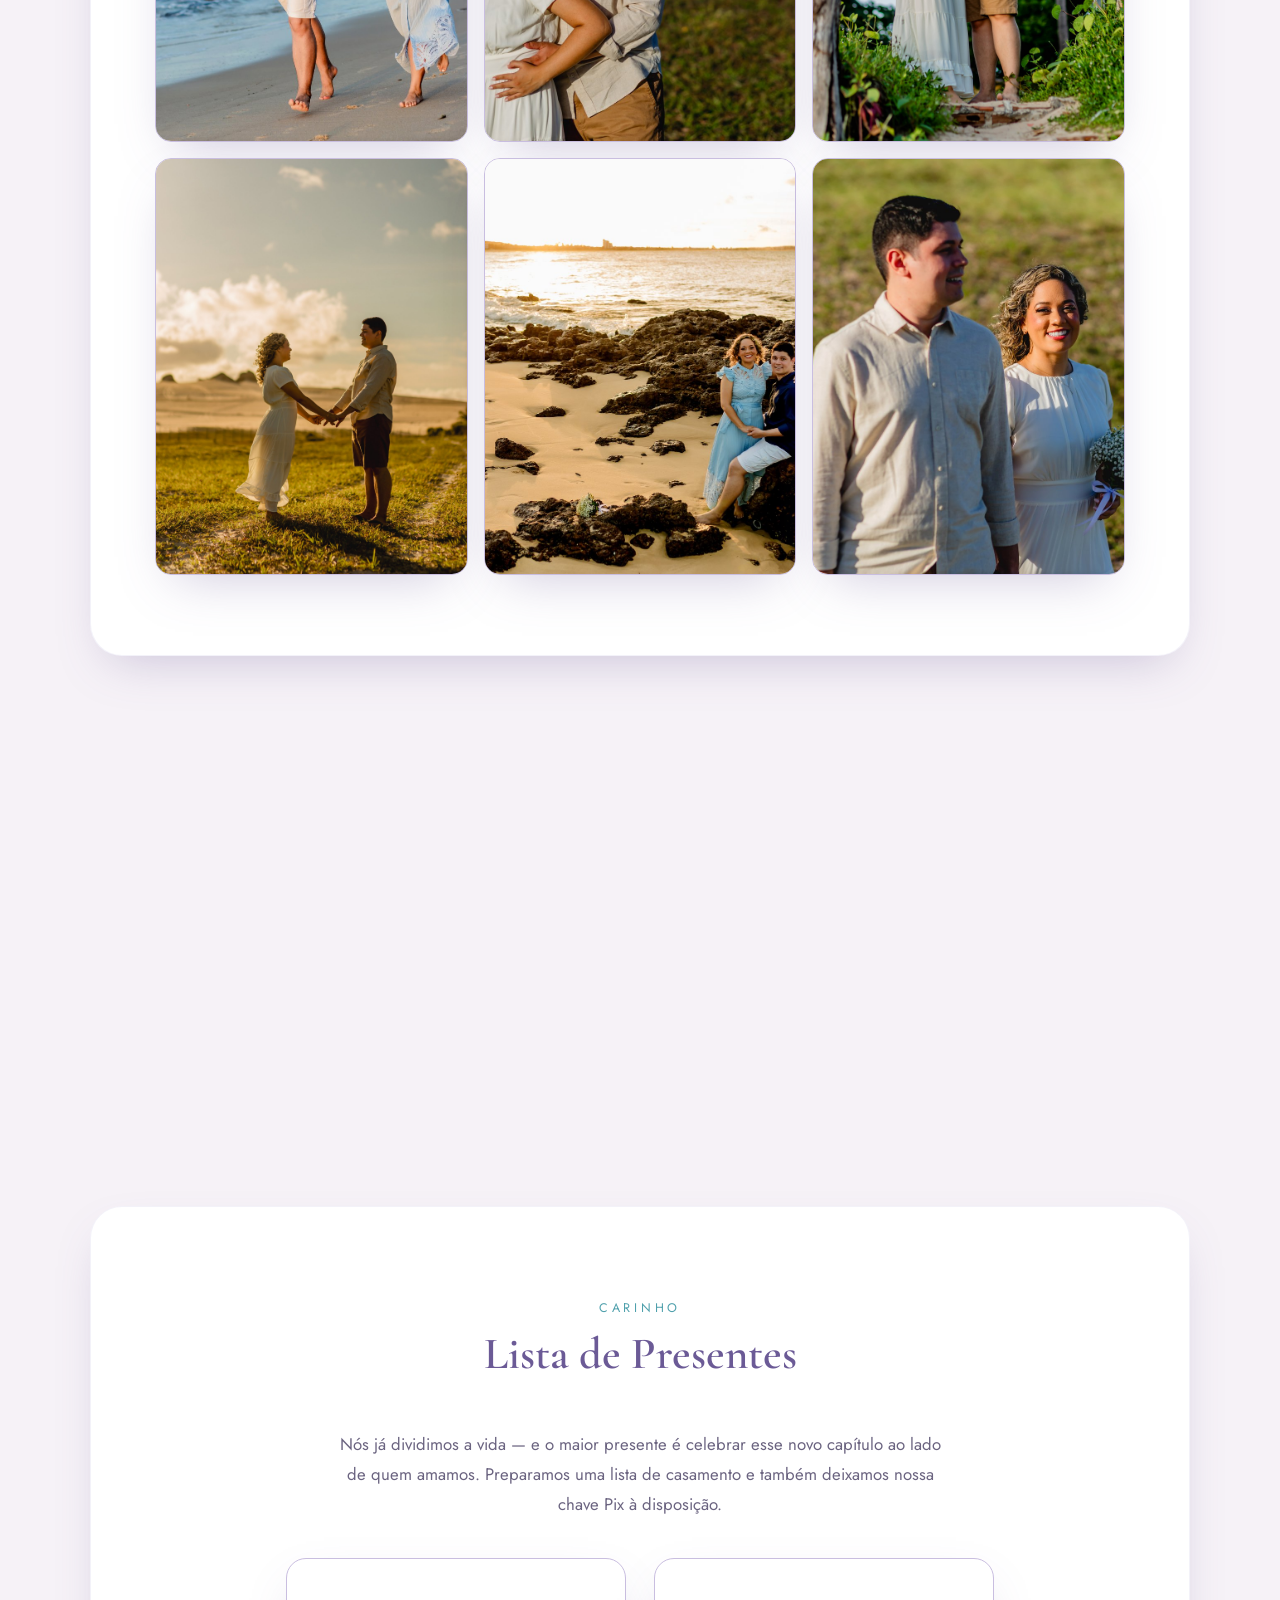
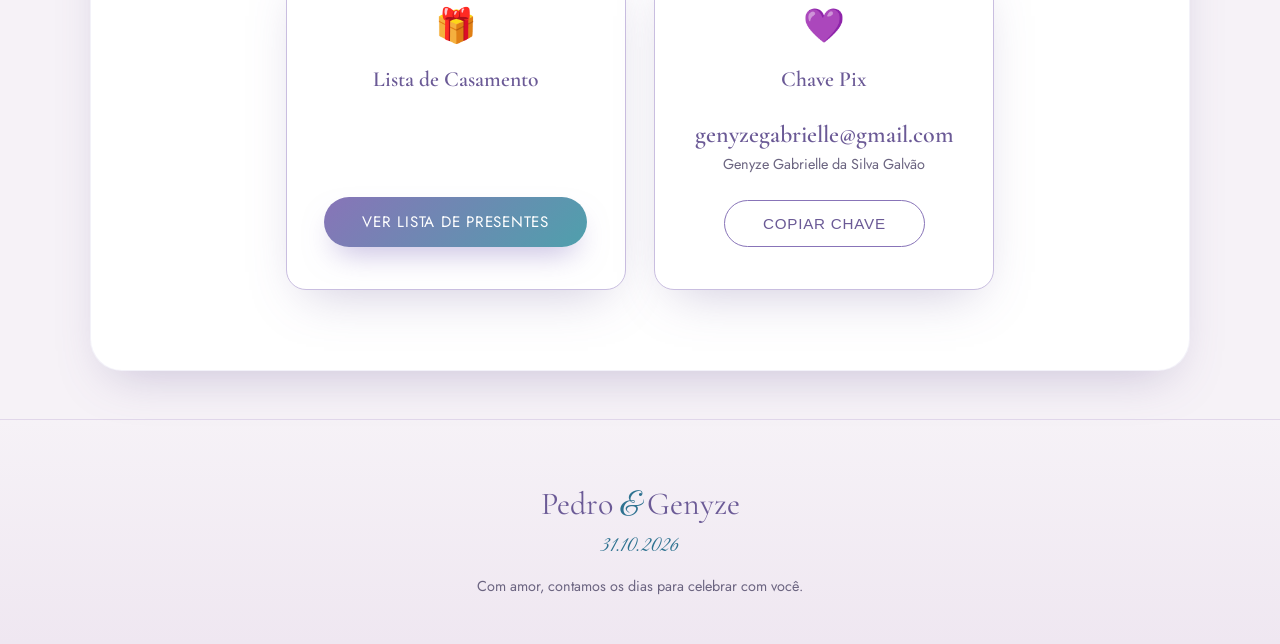
==== commit 57edcd9a: "Cria loja de presentes própria no site, sem taxas do Casar.com Nova página presentes.html com 9 iten" ====
--- a/index.html
+++ b/index.html
@@ -176,9 +176,7 @@
       <div class="gift-card">
         <div class="gift-card-icon" aria-hidden="true">🎁</div>
         <p class="gift-card-label">Lista de Casamento</p>
-        <a class="btn btn-primary"
-           href="https://noivos.casar.com/pedro-e-genyze#presentes"
-           target="_blank" rel="noopener">
+        <a class="btn btn-primary" href="presentes.html">
           Ver lista de presentes
         </a>
       </div>
